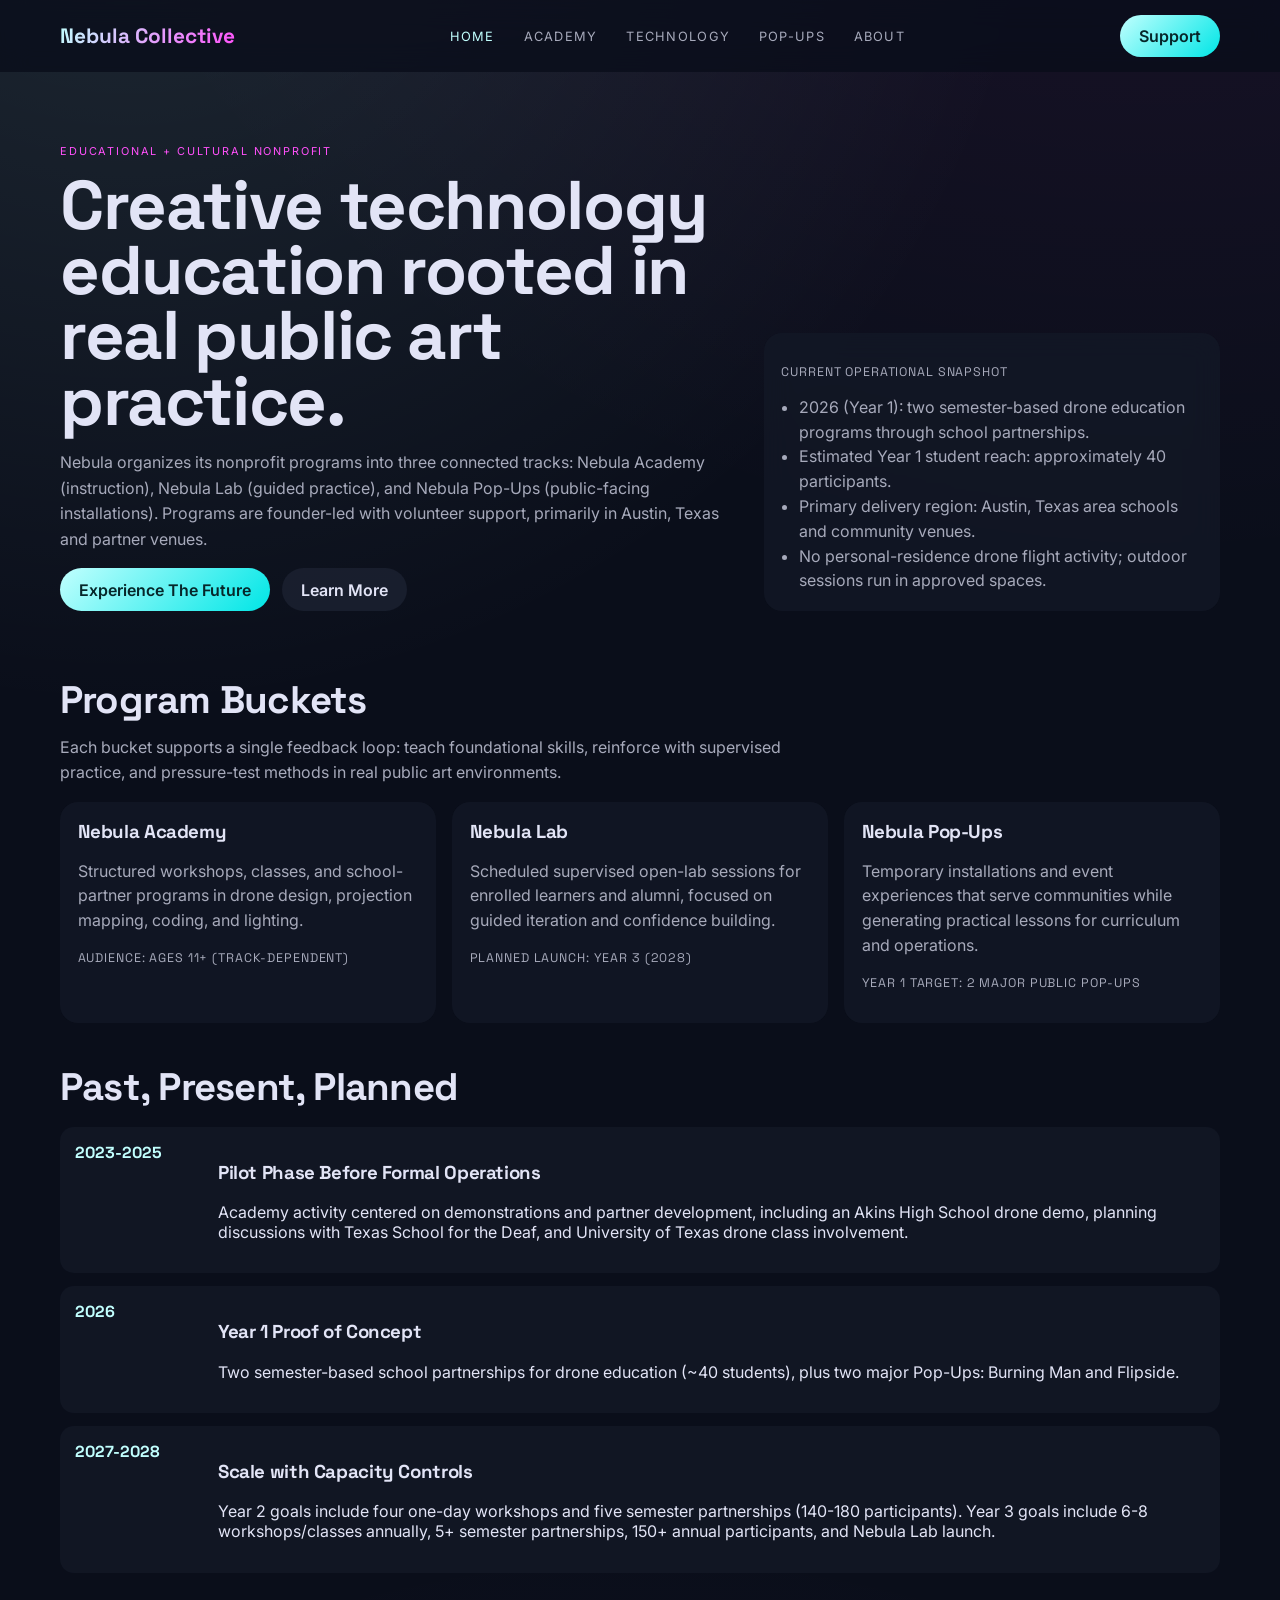
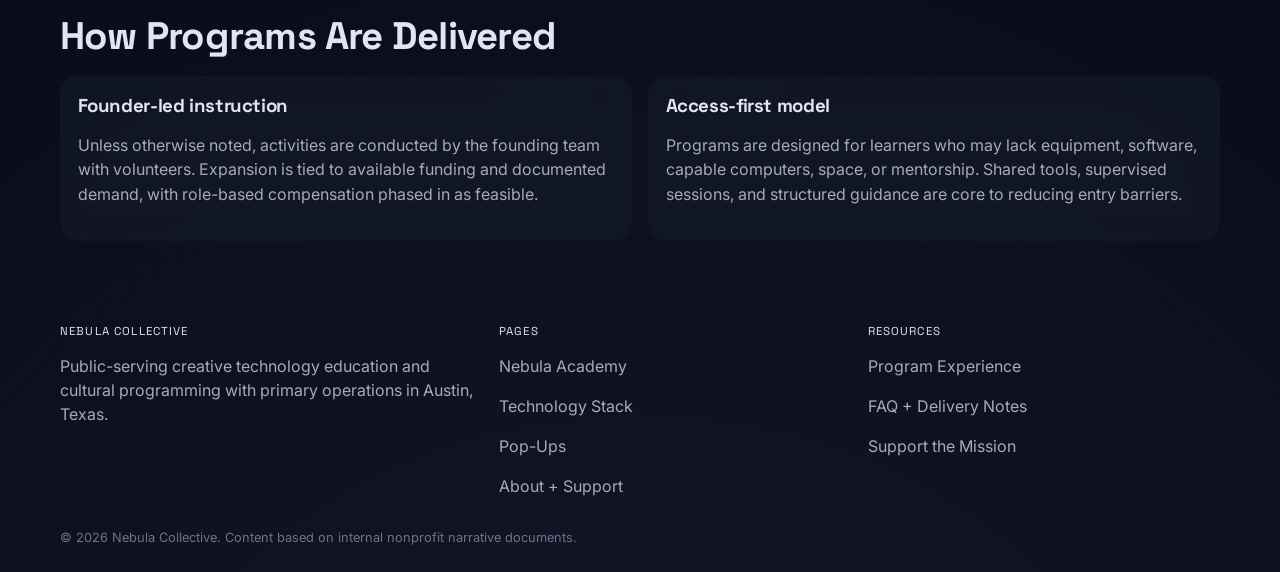
==== index.html @ 440a2044 "add info" ====
<!DOCTYPE html>
<html lang="en">
<head>
  <meta charset="utf-8"/>
  <meta name="viewport" content="width=device-width, initial-scale=1.0"/>
  <title>Nebula Collective | Home</title>
  <link rel="preconnect" href="https://fonts.googleapis.com"/>
  <link rel="preconnect" href="https://fonts.gstatic.com" crossorigin/>
  <link href="https://fonts.googleapis.com/css2?family=Space+Grotesk:wght@400;500;600;700&family=Inter:wght@400;500;600&display=swap" rel="stylesheet"/>
  <link rel="stylesheet" href="site.css"/>
</head>
<body>
  <header class="top-nav-wrap">
    <div class="site-shell">
      <nav class="top-nav">
        <a class="brand" href="index.html">Nebula Collective</a>
        <div class="links">
          <a class="nav-link active" href="index.html">Home</a>
          <a class="nav-link" href="education.html">Academy</a>
          <a class="nav-link" href="technology.html">Technology</a>
          <a class="nav-link" href="showcase.html">Pop-Ups</a>
          <a class="nav-link" href="about.html">About</a>
        </div>
        <a class="btn btn-primary" href="about.html#support">Support</a>
      </nav>
      <div class="mobile-links">
        <a class="nav-link active" href="index.html">Home</a>
        <a class="nav-link" href="education.html">Academy</a>
        <a class="nav-link" href="technology.html">Technology</a>
        <a class="nav-link" href="showcase.html">Pop-Ups</a>
        <a class="nav-link" href="about.html">About</a>
      </div>
    </div>
  </header>

  <main class="site-shell">
    <section class="hero">
      <div>
        <span class="kicker">Educational + Cultural Nonprofit</span>
        <h1>Creative technology education rooted in real public art practice.</h1>
        <p>
          Nebula organizes its nonprofit programs into three connected tracks: Nebula Academy (instruction), Nebula Lab
          (guided practice), and Nebula Pop-Ups (public-facing installations). Programs are founder-led with volunteer support,
          primarily in Austin, Texas and partner venues.
        </p>
        <div style="display:flex;gap:0.7rem;flex-wrap:wrap;margin-top:1rem;">
          <a class="btn btn-primary" href="experience.html">Experience The Future</a>
          <a class="btn btn-secondary" href="learn-more.html">Learn More</a>
        </div>
      </div>
      <div class="card">
        <p class="stat">Current Operational Snapshot</p>
        <ul>
          <li>2026 (Year 1): two semester-based drone education programs through school partnerships.</li>
          <li>Estimated Year 1 student reach: approximately 40 participants.</li>
          <li>Primary delivery region: Austin, Texas area schools and community venues.</li>
          <li>No personal-residence drone flight activity; outdoor sessions run in approved spaces.</li>
        </ul>
      </div>
    </section>

    <section class="section">
      <h2>Program Buckets</h2>
      <p class="section-intro">
        Each bucket supports a single feedback loop: teach foundational skills, reinforce with supervised practice,
        and pressure-test methods in real public art environments.
      </p>
      <div class="grid grid-3" style="margin-top:1rem;">
        <article class="card">
          <h3>Nebula Academy</h3>
          <p>Structured workshops, classes, and school-partner programs in drone design, projection mapping, coding, and lighting.</p>
          <p class="stat">Audience: ages 11+ (track-dependent)</p>
        </article>
        <article class="card">
          <h3>Nebula Lab</h3>
          <p>Scheduled supervised open-lab sessions for enrolled learners and alumni, focused on guided iteration and confidence building.</p>
          <p class="stat">Planned launch: Year 3 (2028)</p>
        </article>
        <article class="card">
          <h3>Nebula Pop-Ups</h3>
          <p>Temporary installations and event experiences that serve communities while generating practical lessons for curriculum and operations.</p>
          <p class="stat">Year 1 target: 2 major public Pop-Ups</p>
        </article>
      </div>
    </section>

    <section class="section">
      <h2>Past, Present, Planned</h2>
      <div class="timeline" style="margin-top:1rem;">
        <div class="row">
          <div class="year">2023-2025</div>
          <div>
            <h3>Pilot Phase Before Formal Operations</h3>
            <p>Academy activity centered on demonstrations and partner development, including an Akins High School drone demo,
              planning discussions with Texas School for the Deaf, and University of Texas drone class involvement.</p>
          </div>
        </div>
        <div class="row">
          <div class="year">2026</div>
          <div>
            <h3>Year 1 Proof of Concept</h3>
            <p>Two semester-based school partnerships for drone education (~40 students), plus two major Pop-Ups: Burning Man and Flipside.</p>
          </div>
        </div>
        <div class="row">
          <div class="year">2027-2028</div>
          <div>
            <h3>Scale with Capacity Controls</h3>
            <p>Year 2 goals include four one-day workshops and five semester partnerships (140-180 participants). Year 3 goals include
              6-8 workshops/classes annually, 5+ semester partnerships, 150+ annual participants, and Nebula Lab launch.</p>
          </div>
        </div>
      </div>
    </section>

    <section class="section">
      <h2>How Programs Are Delivered</h2>
      <div class="grid grid-2" style="margin-top:1rem;">
        <article class="card">
          <h3>Founder-led instruction</h3>
          <p>Unless otherwise noted, activities are conducted by the founding team with volunteers. Expansion is tied to available funding
            and documented demand, with role-based compensation phased in as feasible.</p>
        </article>
        <article class="card">
          <h3>Access-first model</h3>
          <p>Programs are designed for learners who may lack equipment, software, capable computers, space, or mentorship. Shared tools,
            supervised sessions, and structured guidance are core to reducing entry barriers.</p>
        </article>
      </div>
    </section>
  </main>

  <footer>
    <div class="site-shell footer-wrap">
      <div>
        <div class="footer-title">Nebula Collective</div>
        <p>Public-serving creative technology education and cultural programming with primary operations in Austin, Texas.</p>
      </div>
      <div>
        <div class="footer-title">Pages</div>
        <p><a href="education.html">Nebula Academy</a></p>
        <p><a href="technology.html">Technology Stack</a></p>
        <p><a href="showcase.html">Pop-Ups</a></p>
        <p><a href="about.html">About + Support</a></p>
      </div>
      <div>
        <div class="footer-title">Resources</div>
        <p><a href="experience.html">Program Experience</a></p>
        <p><a href="learn-more.html">FAQ + Delivery Notes</a></p>
        <p><a href="about.html#support">Support the Mission</a></p>
      </div>
    </div>
    <div class="site-shell meta">© 2026 Nebula Collective. Content based on internal nonprofit narrative documents.</div>
  </footer>
</body>
</html>
---- site.css ----
:root {
  --bg: #0a0e1a;
  --surface: #141928;
  --surface-high: #1a1f2f;
  --surface-top: #202537;
  --text: #e2e4f6;
  --muted: #a7aabb;
  --primary: #c1fffe;
  --primary-dim: #00e6e6;
  --secondary: #ff51fa;
  --tertiary: #bf81ff;
}

* {
  box-sizing: border-box;
}

html,
body {
  margin: 0;
  padding: 0;
  background: var(--bg);
  color: var(--text);
  font-family: "Inter", sans-serif;
}

body {
  background-image:
    radial-gradient(circle at 10% -10%, rgba(193, 255, 254, 0.12), transparent 35%),
    radial-gradient(circle at 90% -30%, rgba(255, 81, 250, 0.1), transparent 40%),
    radial-gradient(circle at 50% 120%, rgba(191, 129, 255, 0.08), transparent 40%);
}

h1,
h2,
h3,
h4 {
  font-family: "Space Grotesk", sans-serif;
  letter-spacing: -0.02em;
}

a {
  color: inherit;
  text-decoration: none;
}

.site-shell {
  max-width: 1200px;
  margin: 0 auto;
  padding: 0 1.25rem;
}

.top-nav-wrap {
  position: sticky;
  top: 0;
  z-index: 30;
  backdrop-filter: blur(14px);
  background: rgba(10, 14, 26, 0.78);
}

.top-nav {
  display: flex;
  justify-content: space-between;
  align-items: center;
  min-height: 72px;
  gap: 1rem;
}

.brand {
  font-family: "Space Grotesk", sans-serif;
  font-size: 1.3rem;
  font-weight: 700;
  background: linear-gradient(120deg, var(--primary), var(--secondary));
  -webkit-background-clip: text;
  -webkit-text-fill-color: transparent;
}

.links {
  display: flex;
  gap: 1rem;
  flex-wrap: wrap;
}

.nav-link {
  color: var(--muted);
  font-size: 0.8rem;
  text-transform: uppercase;
  letter-spacing: 0.1em;
  padding: 0.35rem 0.4rem;
}

.nav-link:hover {
  color: var(--text);
}

.nav-link.active {
  color: var(--primary);
}

.mobile-links {
  display: none;
  gap: 0.6rem;
  padding: 0 0 0.9rem;
  flex-wrap: wrap;
}

.btn {
  display: inline-flex;
  align-items: center;
  justify-content: center;
  gap: 0.5rem;
  font-weight: 600;
  padding: 0.7rem 1.2rem;
  border-radius: 999px;
}

.btn-primary {
  background: linear-gradient(135deg, var(--primary), var(--primary-dim));
  color: #062629;
}

.btn-secondary {
  color: var(--text);
  background: rgba(32, 37, 55, 0.65);
}

.hero {
  padding: 4.2rem 0 2.4rem;
  display: grid;
  grid-template-columns: 1.2fr 0.8fr;
  gap: 1.2rem;
  align-items: end;
}

.kicker {
  font-size: 0.68rem;
  text-transform: uppercase;
  letter-spacing: 0.17em;
  color: var(--secondary);
  margin-bottom: 0.9rem;
  display: inline-block;
}

.hero h1 {
  font-size: clamp(2.2rem, 5.6vw, 4.3rem);
  margin: 0;
  line-height: 0.95;
}

.hero p {
  color: var(--muted);
  line-height: 1.6;
}

.section {
  padding: 1.6rem 0 0.8rem;
}

.section h2 {
  margin: 0 0 0.7rem;
  font-size: clamp(1.5rem, 3.3vw, 2.4rem);
}

.section-intro {
  color: var(--muted);
  margin: 0;
  max-width: 780px;
  line-height: 1.6;
}

.grid {
  display: grid;
  gap: 1rem;
}

.grid-3 {
  grid-template-columns: repeat(3, minmax(0, 1fr));
}

.grid-2 {
  grid-template-columns: repeat(2, minmax(0, 1fr));
}

.card {
  background: rgba(20, 25, 40, 0.72);
  border-radius: 18px;
  padding: 1.1rem;
  backdrop-filter: blur(14px);
}

.card h3,
.card h4 {
  margin: 0 0 0.4rem;
}

.card p,
.card li {
  color: var(--muted);
  line-height: 1.55;
}

.card ul {
  margin: 0.6rem 0 0;
  padding-left: 1.1rem;
}

.stat {
  color: var(--text);
  font-size: 0.78rem;
  letter-spacing: 0.07em;
  text-transform: uppercase;
  font-family: "Space Grotesk", sans-serif;
}

.timeline {
  display: grid;
  gap: 0.8rem;
}

.timeline .row {
  display: grid;
  grid-template-columns: 130px 1fr;
  gap: 0.8rem;
  background: rgba(20, 25, 40, 0.72);
  border-radius: 14px;
  padding: 0.95rem;
}

.timeline .year {
  font-family: "Space Grotesk", sans-serif;
  color: var(--primary);
  font-weight: 700;
}

footer {
  margin-top: 2.2rem;
  padding: 2.2rem 0 1.7rem;
}

.footer-wrap {
  display: grid;
  grid-template-columns: 1.2fr 1fr 1fr;
  gap: 1rem;
}

.footer-wrap p,
.footer-wrap a {
  color: var(--muted);
  line-height: 1.5;
}

.footer-title {
  text-transform: uppercase;
  letter-spacing: 0.1em;
  font-size: 0.72rem;
  color: var(--text);
  margin-bottom: 0.45rem;
  font-family: "Space Grotesk", sans-serif;
}

.meta {
  margin-top: 1rem;
  color: #6f7386;
  font-size: 0.8rem;
}

@media (max-width: 900px) {
  .hero,
  .grid-3,
  .grid-2,
  .footer-wrap {
    grid-template-columns: 1fr;
  }

  .links {
    display: none;
  }

  .mobile-links {
    display: flex;
  }

  .timeline .row {
    grid-template-columns: 1fr;
  }
}
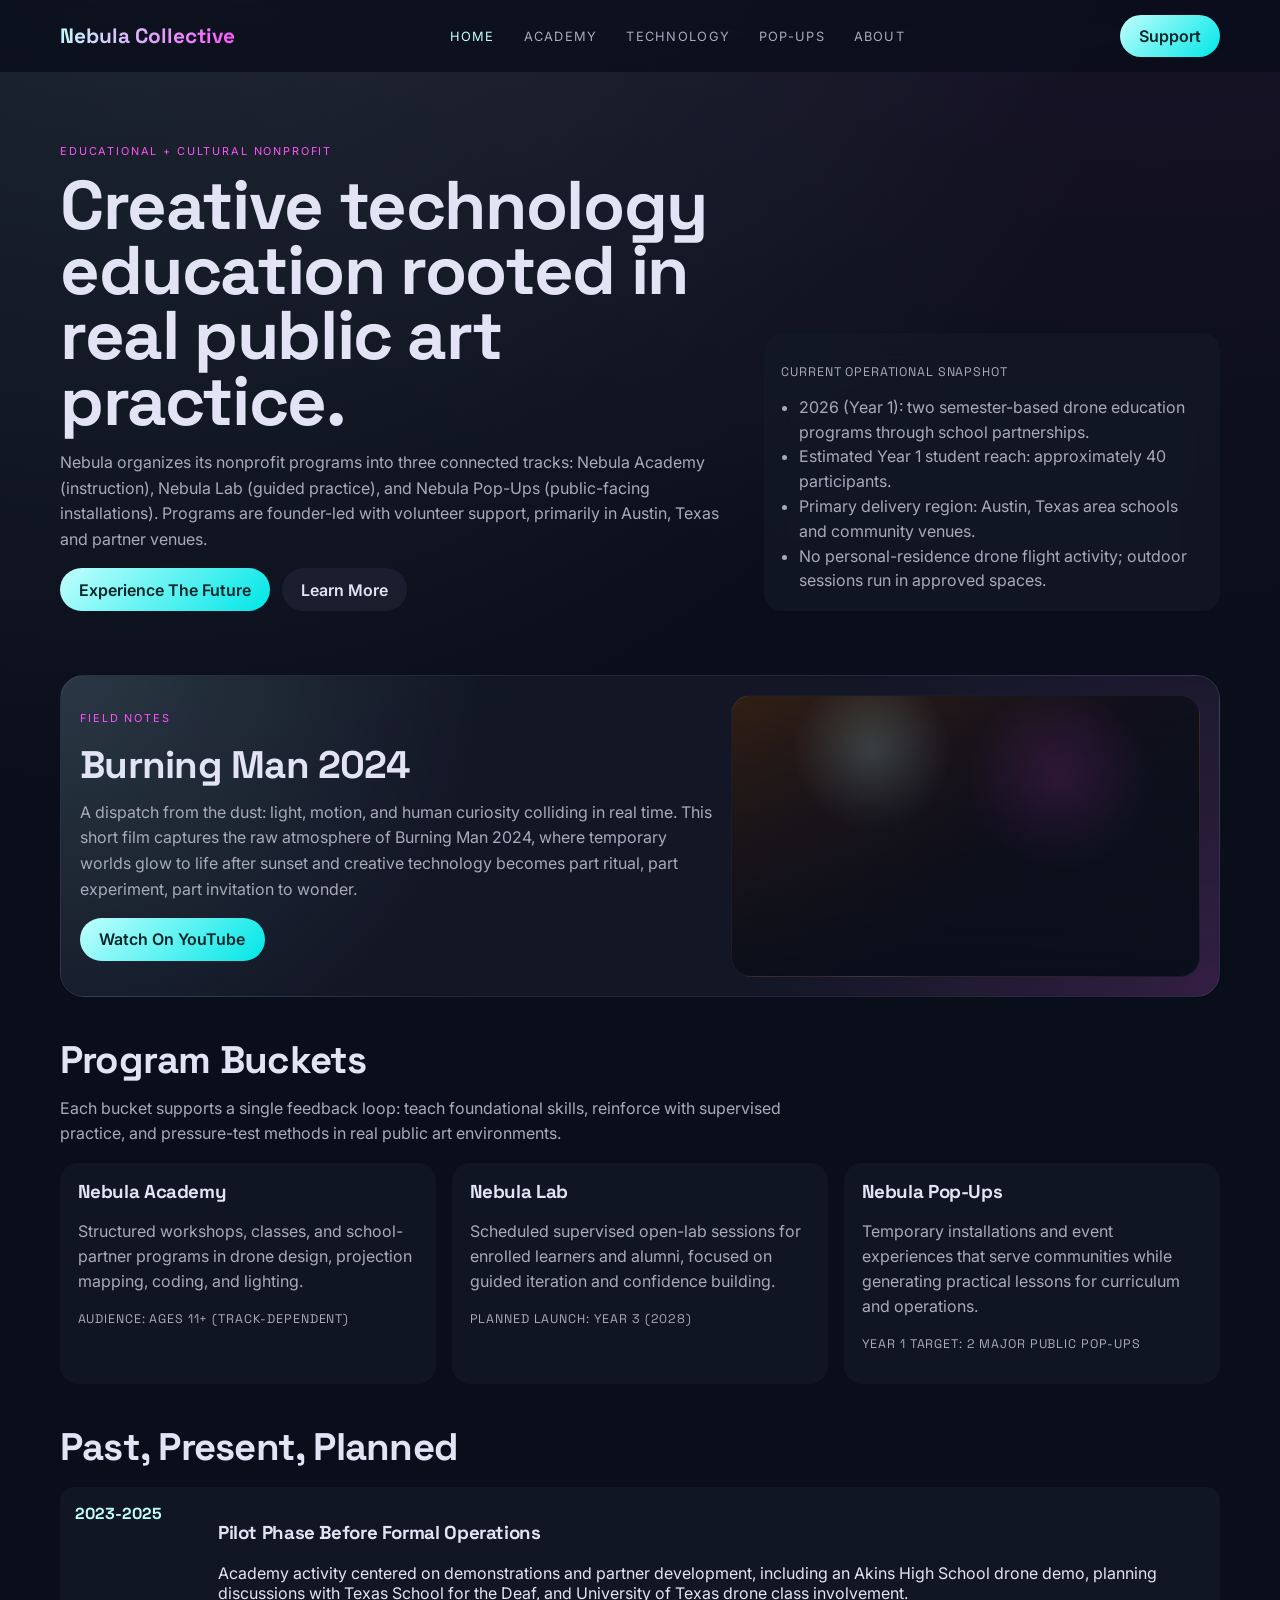
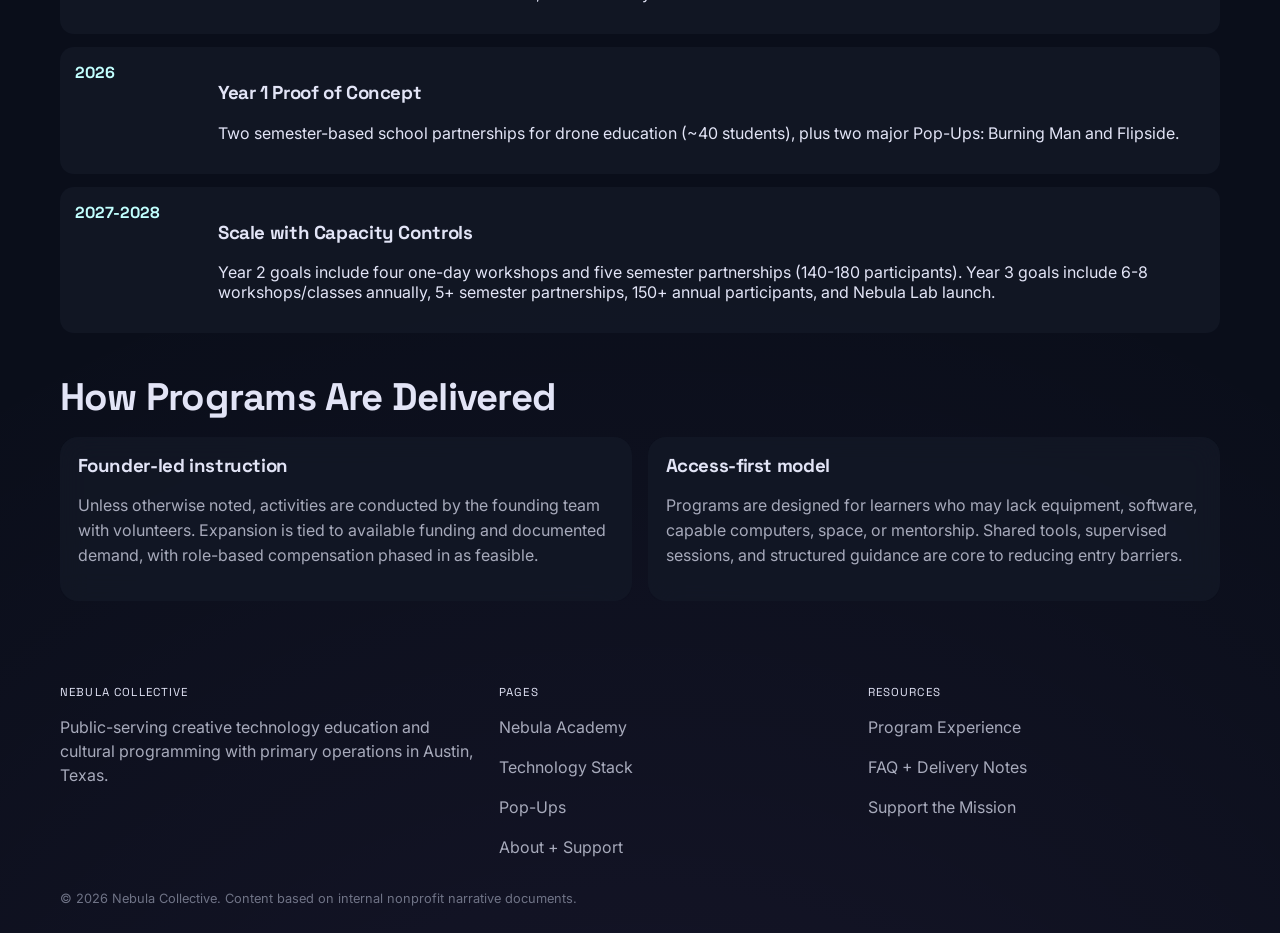
==== commit eee75bd9: "Add Burning Man video feature to homepage" ====
--- a/index.html
+++ b/index.html
@@ -56,6 +56,35 @@
           <li>Primary delivery region: Austin, Texas area schools and community venues.</li>
           <li>No personal-residence drone flight activity; outdoor sessions run in approved spaces.</li>
         </ul>
+      </div>
+    </section>
+
+    <section class="section featured-video-section">
+      <div class="featured-video-card">
+        <div class="featured-video-copy">
+          <span class="kicker">Field Notes</span>
+          <h2>Burning Man 2024</h2>
+          <p class="section-intro">
+            A dispatch from the dust: light, motion, and human curiosity colliding in real time. This short film captures the
+            raw atmosphere of Burning Man 2024, where temporary worlds glow to life after sunset and creative technology becomes
+            part ritual, part experiment, part invitation to wonder.
+          </p>
+          <div class="featured-video-actions">
+            <a class="btn btn-primary" href="https://www.youtube.com/watch?v=aRwG9sxFAh0" target="_blank" rel="noreferrer">Watch On YouTube</a>
+          </div>
+        </div>
+        <div class="featured-video-embed">
+          <iframe
+            width="560"
+            height="315"
+            src="https://www.youtube.com/embed/aRwG9sxFAh0?si=VCq6AQj1fmHvP9tp"
+            title="Burning Man 2024 video"
+            frameborder="0"
+            allow="accelerometer; autoplay; clipboard-write; encrypted-media; gyroscope; picture-in-picture; web-share"
+            referrerpolicy="strict-origin-when-cross-origin"
+            allowfullscreen
+          ></iframe>
+        </div>
       </div>
     </section>
 
--- a/site.css
+++ b/site.css
@@ -152,6 +152,55 @@
   line-height: 1.6;
 }
 
+.featured-video-section {
+  padding-top: 0.2rem;
+}
+
+.featured-video-card {
+  display: grid;
+  grid-template-columns: 1.15fr 0.85fr;
+  gap: 1rem;
+  background:
+    radial-gradient(circle at top left, rgba(193, 255, 254, 0.14), transparent 35%),
+    radial-gradient(circle at bottom right, rgba(255, 81, 250, 0.14), transparent 40%),
+    rgba(20, 25, 40, 0.8);
+  border: 1px solid rgba(193, 255, 254, 0.08);
+  border-radius: 24px;
+  padding: 1.2rem;
+  overflow: hidden;
+}
+
+.featured-video-copy {
+  display: flex;
+  flex-direction: column;
+  justify-content: center;
+}
+
+.featured-video-actions {
+  margin-top: 1rem;
+}
+
+.featured-video-embed {
+  min-height: 280px;
+  border-radius: 20px;
+  position: relative;
+  overflow: hidden;
+  background:
+    linear-gradient(180deg, rgba(10, 14, 26, 0.1), rgba(10, 14, 26, 0.88)),
+    radial-gradient(circle at 30% 20%, rgba(193, 255, 254, 0.24), transparent 20%),
+    radial-gradient(circle at 70% 30%, rgba(255, 81, 250, 0.18), transparent 24%),
+    linear-gradient(135deg, #362113, #120f1c 55%, #08141d);
+  border: 1px solid rgba(255, 255, 255, 0.06);
+}
+
+.featured-video-embed iframe {
+  display: block;
+  width: 100%;
+  height: 100%;
+  min-height: 280px;
+  border: 0;
+}
+
 .section {
   padding: 1.6rem 0 0.8rem;
 }
@@ -266,6 +315,7 @@
 
 @media (max-width: 900px) {
   .hero,
+  .featured-video-card,
   .grid-3,
   .grid-2,
   .footer-wrap {
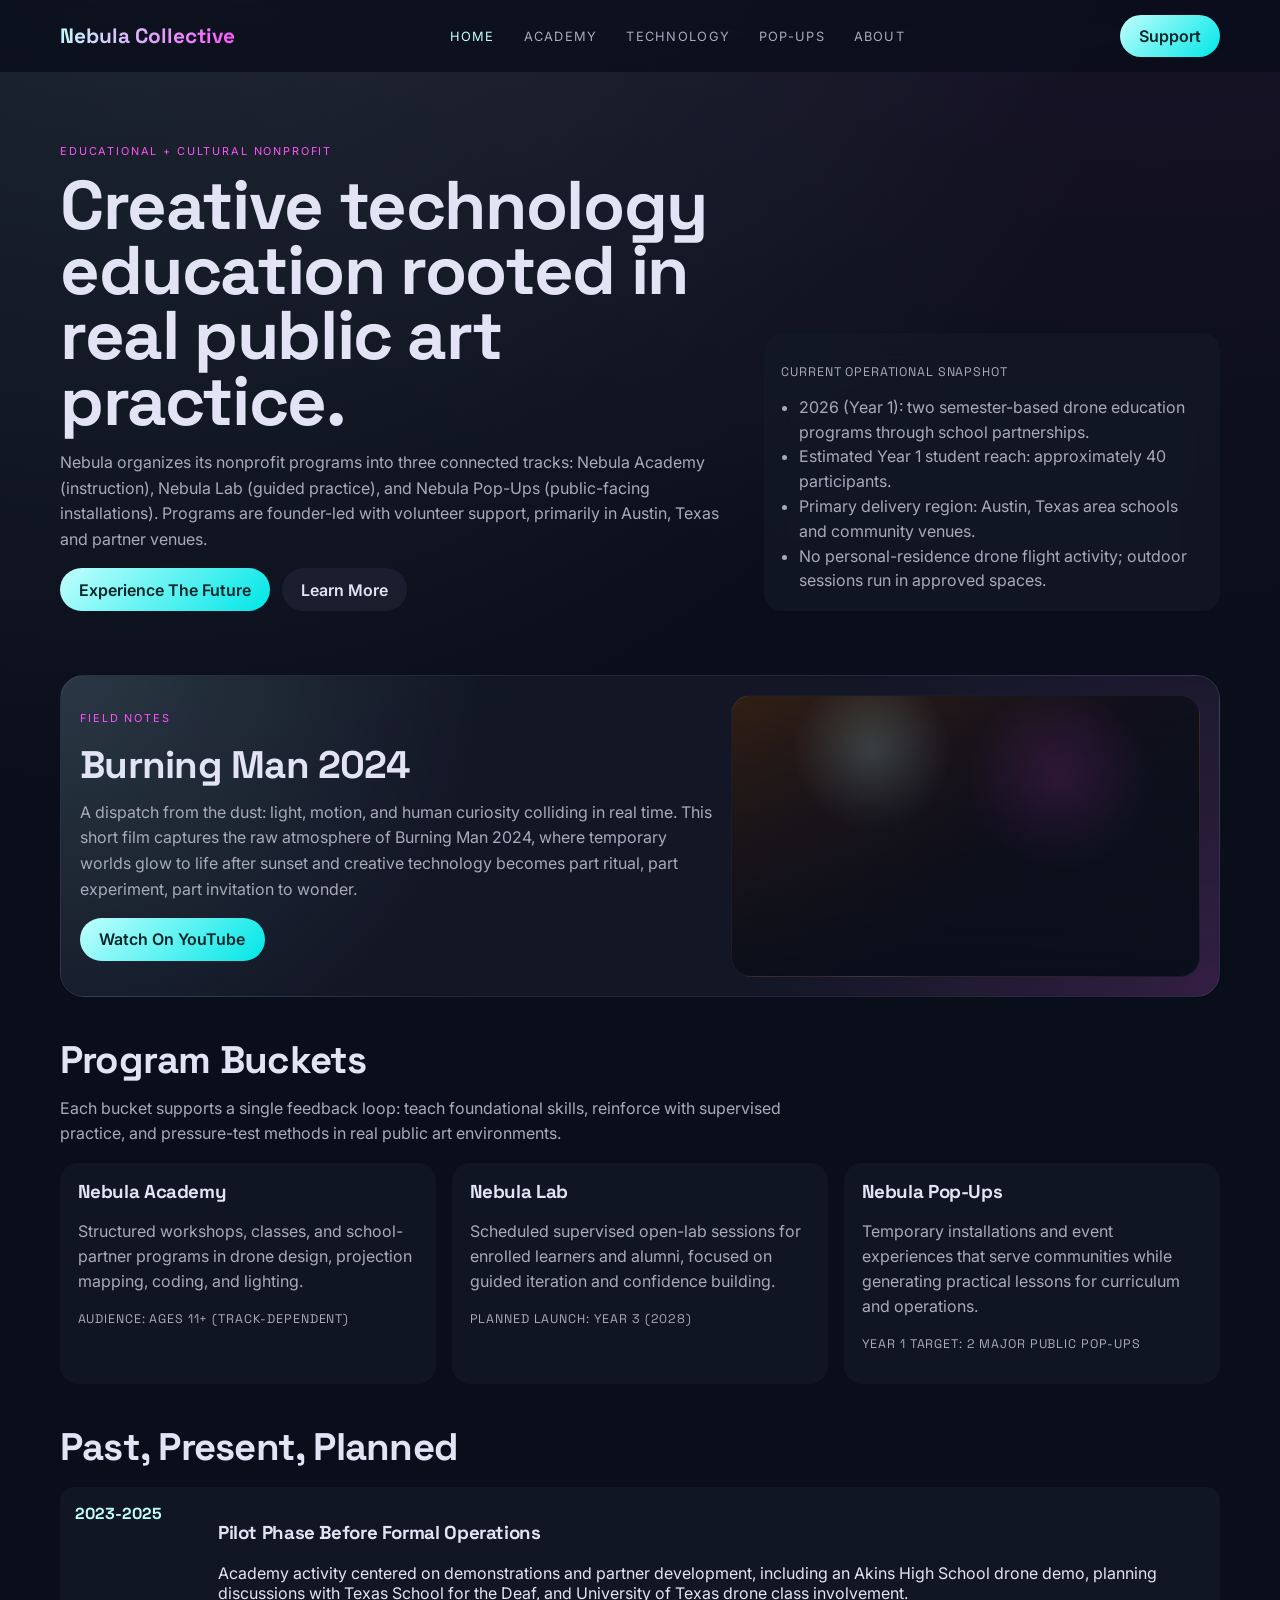
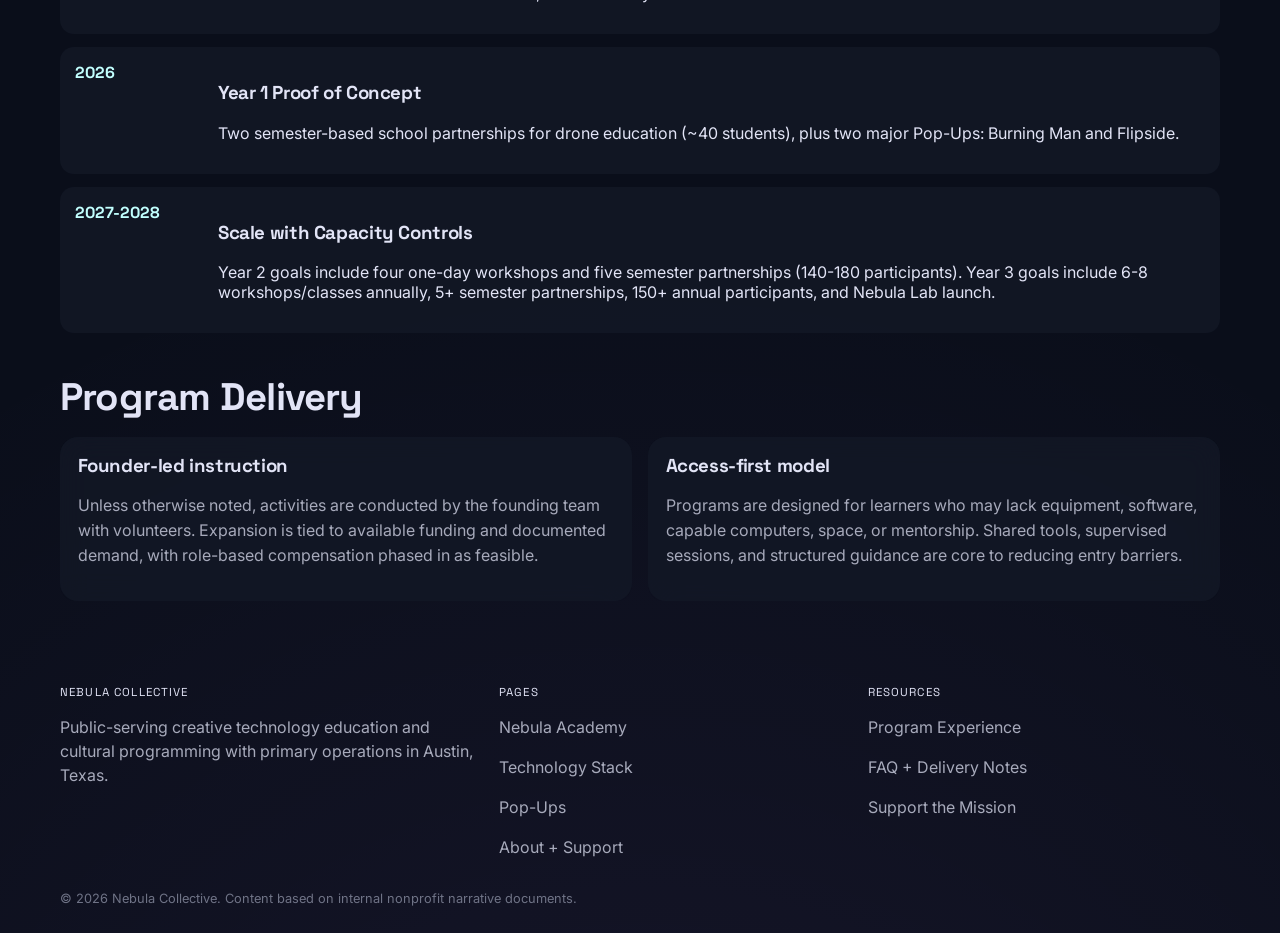
==== commit f512ba1d: "Rename homepage program delivery section" ====
--- a/index.html
+++ b/index.html
@@ -143,7 +143,7 @@
     </section>
 
     <section class="section">
-      <h2>How Programs Are Delivered</h2>
+      <h2>Program Delivery</h2>
       <div class="grid grid-2" style="margin-top:1rem;">
         <article class="card">
           <h3>Founder-led instruction</h3>
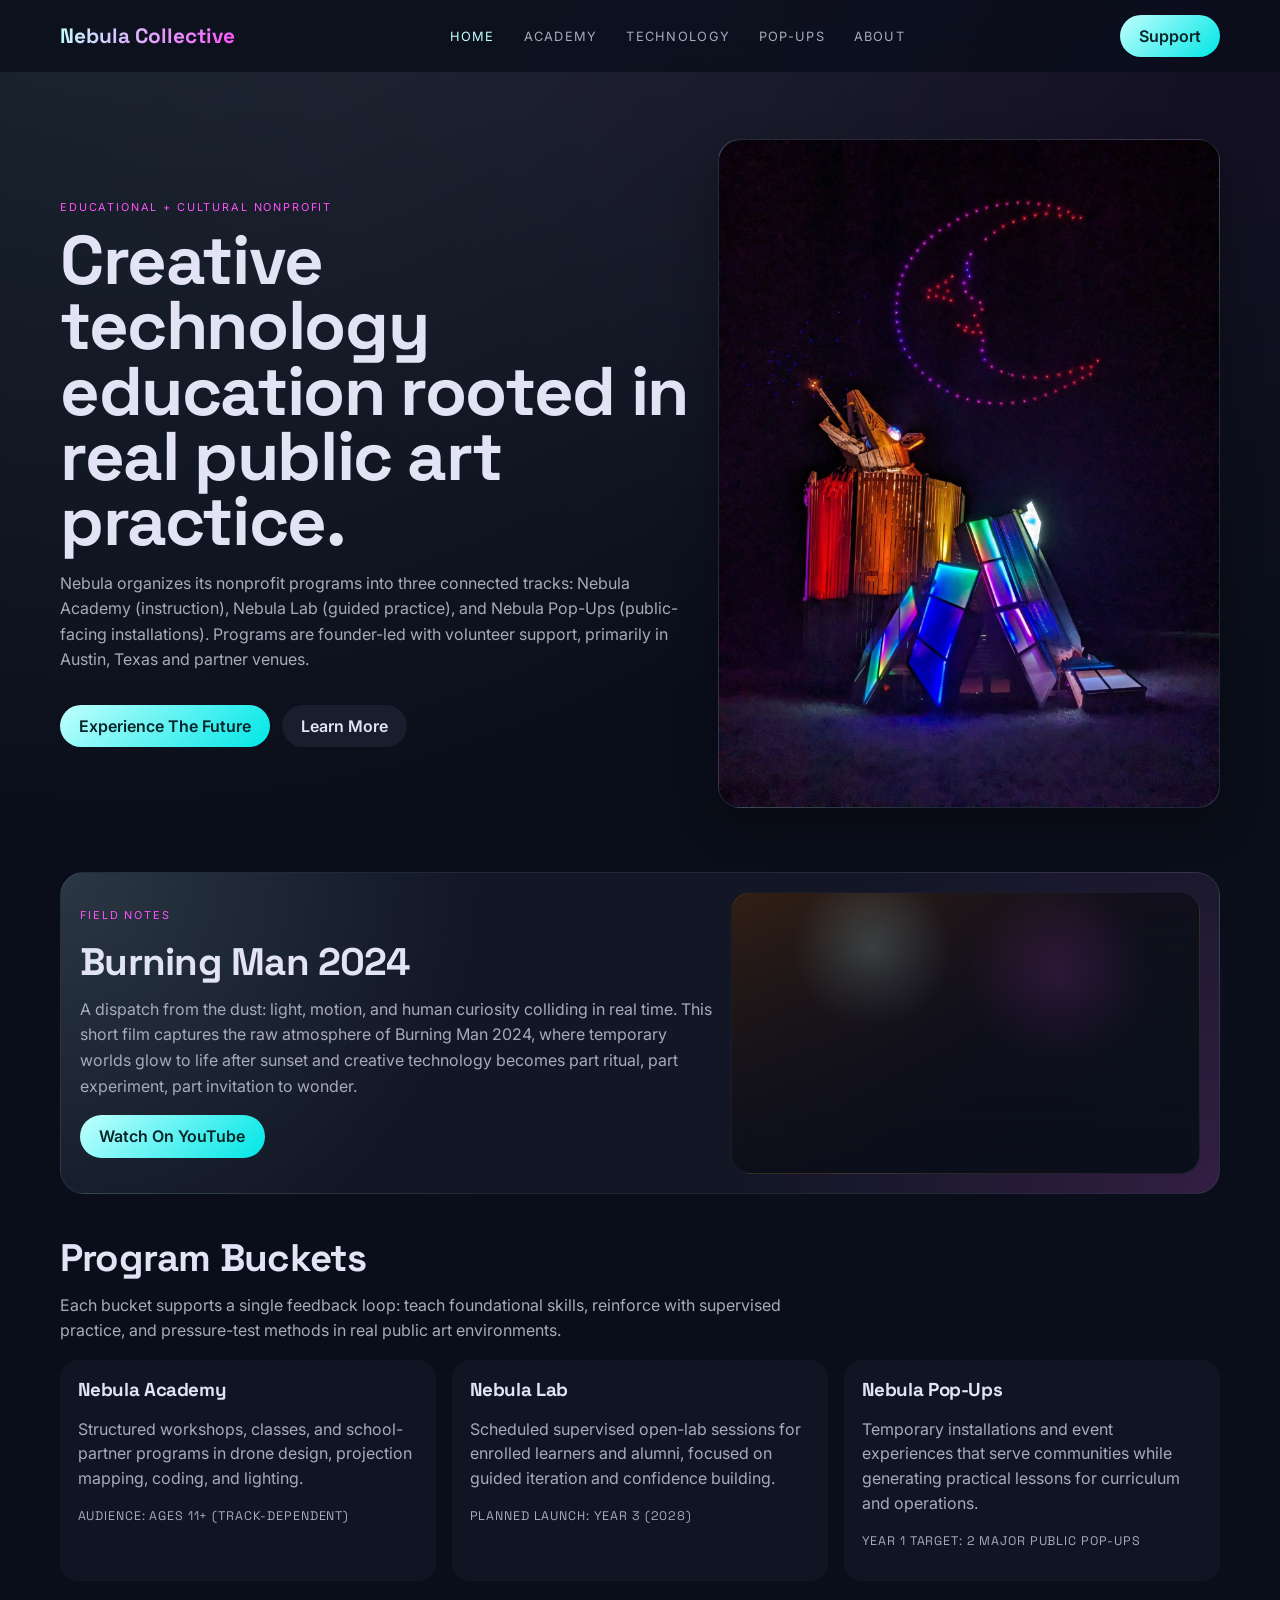
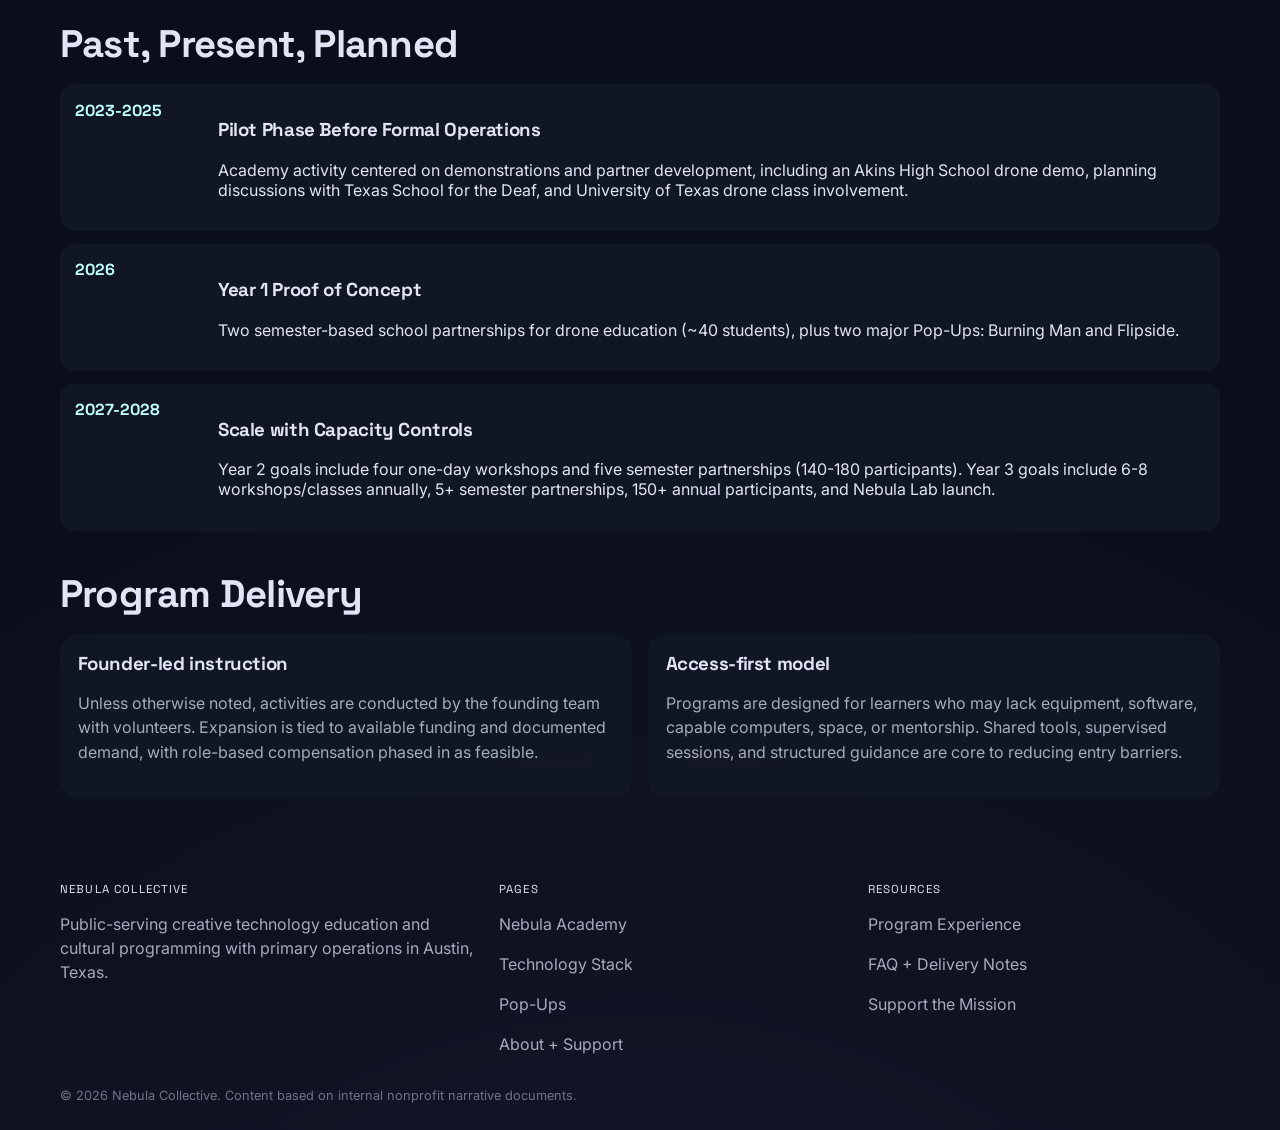
==== commit c502cb5c: "Add photo workflow guidance and hero image" ====
--- a/index.html
+++ b/index.html
@@ -35,7 +35,7 @@
 
   <main class="site-shell">
     <section class="hero">
-      <div>
+      <div class="hero-copy">
         <span class="kicker">Educational + Cultural Nonprofit</span>
         <h1>Creative technology education rooted in real public art practice.</h1>
         <p>
@@ -48,14 +48,8 @@
           <a class="btn btn-secondary" href="learn-more.html">Learn More</a>
         </div>
       </div>
-      <div class="card">
-        <p class="stat">Current Operational Snapshot</p>
-        <ul>
-          <li>2026 (Year 1): two semester-based drone education programs through school partnerships.</li>
-          <li>Estimated Year 1 student reach: approximately 40 participants.</li>
-          <li>Primary delivery region: Austin, Texas area schools and community venues.</li>
-          <li>No personal-residence drone flight activity; outdoor sessions run in approved spaces.</li>
-        </ul>
+      <div class="hero-media">
+        <img src="assets/homepage/flipside23.webp" alt="Nebula installation at Flipside 2023" class="hero-image"/>
       </div>
     </section>
 
--- a/site.css
+++ b/site.css
@@ -127,9 +127,15 @@
 .hero {
   padding: 4.2rem 0 2.4rem;
   display: grid;
-  grid-template-columns: 1.2fr 0.8fr;
+  grid-template-columns: 1.12fr 0.88fr;
   gap: 1.2rem;
-  align-items: end;
+  align-items: stretch;
+}
+
+.hero-copy {
+  display: flex;
+  flex-direction: column;
+  justify-content: center;
 }
 
 .kicker {
@@ -150,6 +156,27 @@
 .hero p {
   color: var(--muted);
   line-height: 1.6;
+  max-width: 62ch;
+}
+
+.hero-media {
+  min-height: 420px;
+  border-radius: 22px;
+  overflow: hidden;
+  border: 1px solid rgba(193, 255, 254, 0.08);
+  background:
+    radial-gradient(circle at top left, rgba(193, 255, 254, 0.18), transparent 28%),
+    radial-gradient(circle at bottom right, rgba(255, 81, 250, 0.18), transparent 34%),
+    rgba(20, 25, 40, 0.72);
+  box-shadow: 0 18px 40px rgba(0, 0, 0, 0.28);
+}
+
+.hero-image {
+  display: block;
+  width: 100%;
+  height: 100%;
+  object-fit: cover;
+  object-position: center;
 }
 
 .featured-video-section {
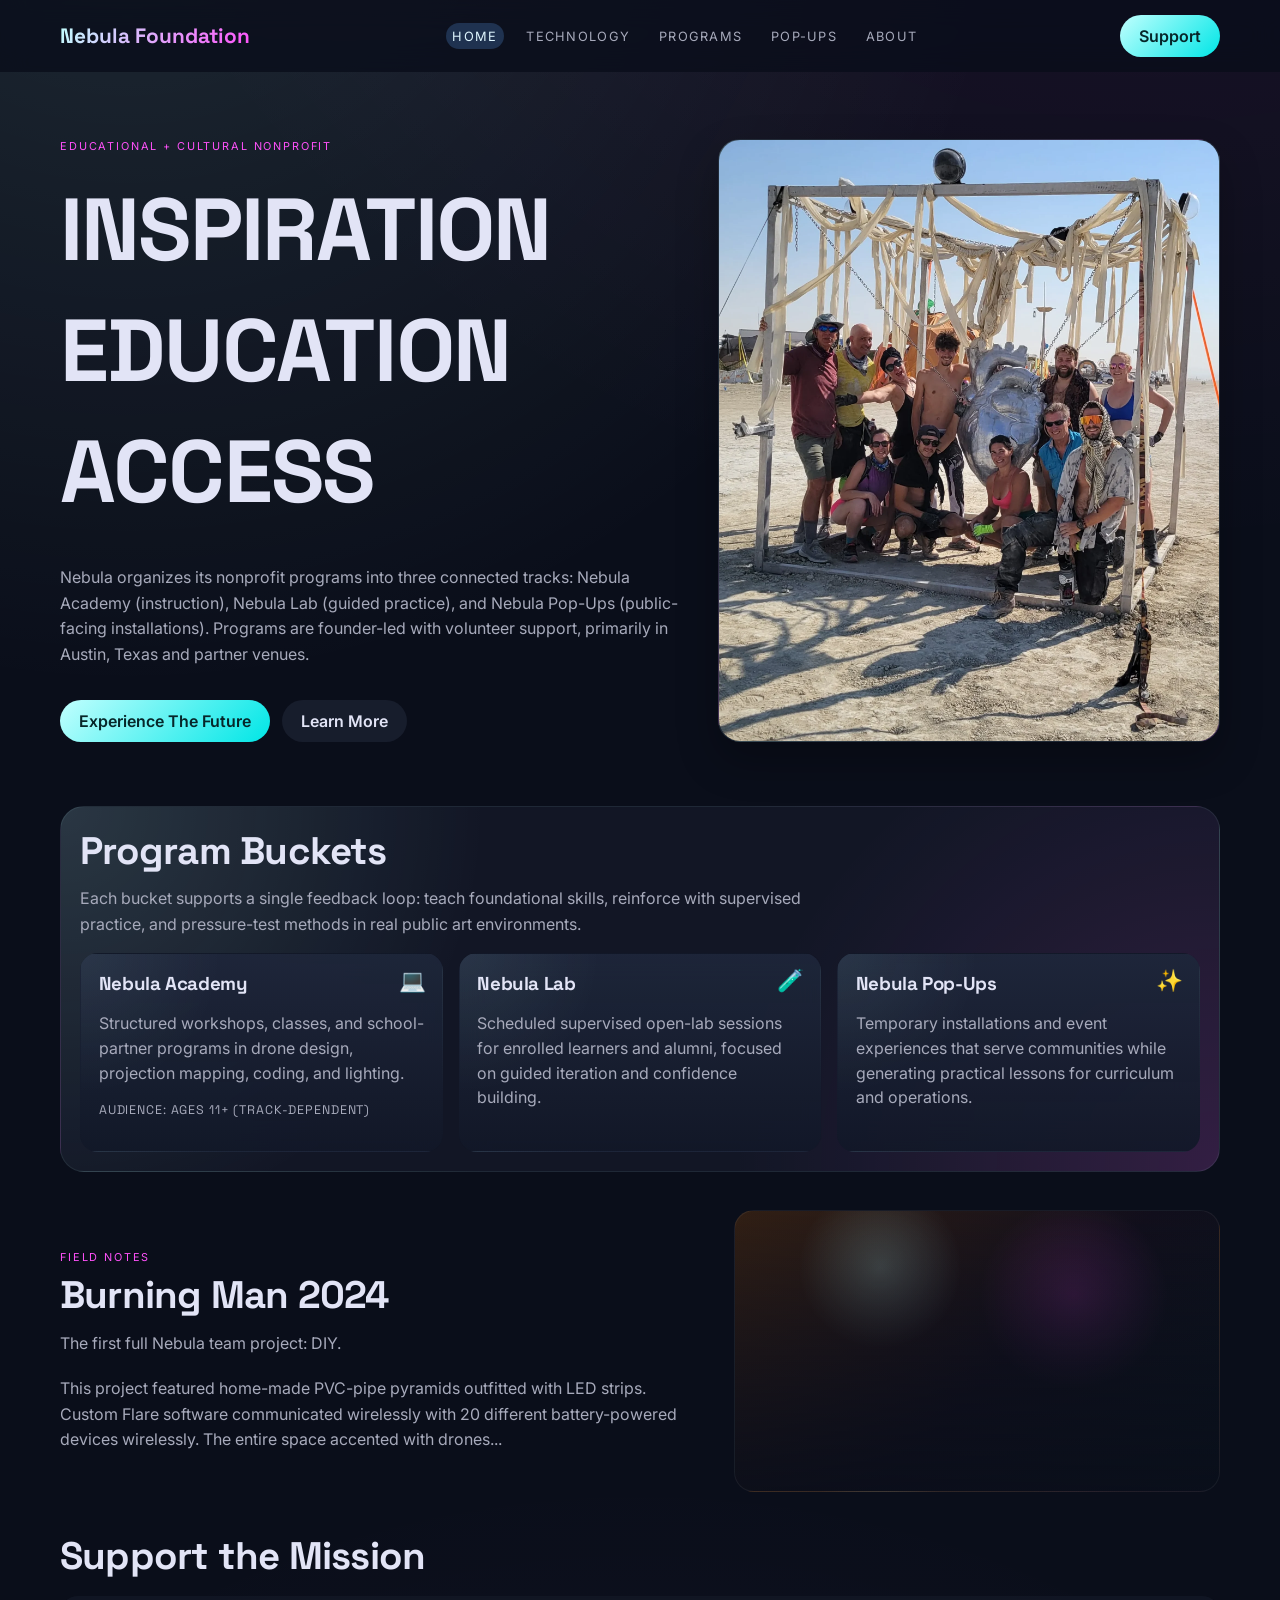
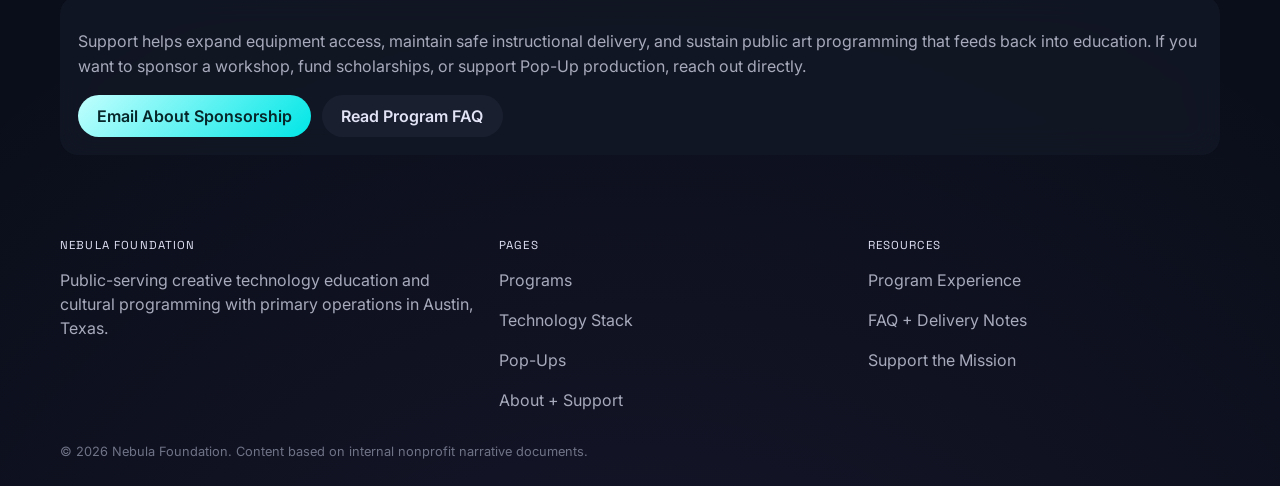
==== commit 6fa6c9f7: "Update site pages, assets, and navigation" ====
--- a/index.html
+++ b/index.html
@@ -3,7 +3,7 @@
 <head>
   <meta charset="utf-8"/>
   <meta name="viewport" content="width=device-width, initial-scale=1.0"/>
-  <title>Nebula Collective | Home</title>
+  <title>Nebula Foundation | Home</title>
   <link rel="preconnect" href="https://fonts.googleapis.com"/>
   <link rel="preconnect" href="https://fonts.gstatic.com" crossorigin/>
   <link href="https://fonts.googleapis.com/css2?family=Space+Grotesk:wght@400;500;600;700&family=Inter:wght@400;500;600&display=swap" rel="stylesheet"/>
@@ -13,20 +13,20 @@
   <header class="top-nav-wrap">
     <div class="site-shell">
       <nav class="top-nav">
-        <a class="brand" href="index.html">Nebula Collective</a>
+        <a class="brand" href="index.html">Nebula Foundation</a>
         <div class="links">
           <a class="nav-link active" href="index.html">Home</a>
-          <a class="nav-link" href="education.html">Academy</a>
           <a class="nav-link" href="technology.html">Technology</a>
+          <a class="nav-link" href="education.html">Programs</a>
           <a class="nav-link" href="showcase.html">Pop-Ups</a>
           <a class="nav-link" href="about.html">About</a>
         </div>
-        <a class="btn btn-primary" href="about.html#support">Support</a>
+        <a class="btn btn-primary" href="#support">Support</a>
       </nav>
       <div class="mobile-links">
         <a class="nav-link active" href="index.html">Home</a>
-        <a class="nav-link" href="education.html">Academy</a>
         <a class="nav-link" href="technology.html">Technology</a>
+        <a class="nav-link" href="education.html">Programs</a>
         <a class="nav-link" href="showcase.html">Pop-Ups</a>
         <a class="nav-link" href="about.html">About</a>
       </div>
@@ -37,41 +37,81 @@
     <section class="hero">
       <div class="hero-copy">
         <span class="kicker">Educational + Cultural Nonprofit</span>
-        <h1>Creative technology education rooted in real public art practice.</h1>
+        <h1 class="home-hero-title">
+          <span>INSPIRATION</span>
+          <span>EDUCATION</span>
+          <span>ACCESS</span>
+        </h1>
         <p>
           Nebula organizes its nonprofit programs into three connected tracks: Nebula Academy (instruction), Nebula Lab
           (guided practice), and Nebula Pop-Ups (public-facing installations). Programs are founder-led with volunteer support,
           primarily in Austin, Texas and partner venues.
         </p>
         <div style="display:flex;gap:0.7rem;flex-wrap:wrap;margin-top:1rem;">
-          <a class="btn btn-primary" href="experience.html">Experience The Future</a>
+          <a class="btn btn-primary" href="signup.html">Experience The Future</a>
           <a class="btn btn-secondary" href="learn-more.html">Learn More</a>
         </div>
       </div>
       <div class="hero-media">
-        <img src="assets/homepage/flipside23.webp" alt="Nebula installation at Flipside 2023" class="hero-image"/>
+        <img src="assets/homepage/heart-group-copy.webp" alt="Nebula group heart installation" class="hero-image" style="object-position: 58% center;"/>
+      </div>
+    </section>
+
+    <section class="section">
+      <div class="featured-video-card program-buckets-shell">
+        <h2>Program Buckets</h2>
+        <p class="section-intro">
+          Each bucket supports a single feedback loop: teach foundational skills, reinforce with supervised practice,
+          and pressure-test methods in real public art environments.
+        </p>
+        <div class="grid grid-3 program-buckets" style="margin-top:1rem;">
+          <article class="card">
+            <a href="education.html#academy" class="card-link">
+              <span class="bucket-icon" aria-hidden="true">&#128187;</span>
+              <h3>Nebula Academy</h3>
+              <p>Structured workshops, classes, and school-partner programs in drone design, projection mapping, coding, and lighting.</p>
+              <p class="stat">Audience: ages 11+ (track-dependent)</p>
+            </a>
+          </article>
+          <article class="card">
+            <a href="education.html#lab" class="card-link">
+              <span class="bucket-icon" aria-hidden="true">&#129514;</span>
+              <h3>Nebula Lab</h3>
+              <p>Scheduled supervised open-lab sessions for enrolled learners and alumni, focused on guided iteration and confidence building.</p>
+            </a>
+          </article>
+          <article class="card">
+            <a href="showcase.html" class="card-link">
+              <span class="bucket-icon" aria-hidden="true">&#10024;</span>
+              <h3>Nebula Pop-Ups</h3>
+              <p>Temporary installations and event experiences that serve communities while generating practical lessons for curriculum and operations.</p>
+            </a>
+          </article>
+        </div>
       </div>
     </section>
 
     <section class="section featured-video-section">
-      <div class="featured-video-card">
+      <div class="featured-video-layout">
         <div class="featured-video-copy">
           <span class="kicker">Field Notes</span>
           <h2>Burning Man 2024</h2>
           <p class="section-intro">
-            A dispatch from the dust: light, motion, and human curiosity colliding in real time. This short film captures the
-            raw atmosphere of Burning Man 2024, where temporary worlds glow to life after sunset and creative technology becomes
-            part ritual, part experiment, part invitation to wonder.
+            The first full Nebula team project: DIY.
           </p>
-          <div class="featured-video-actions">
-            <a class="btn btn-primary" href="https://www.youtube.com/watch?v=aRwG9sxFAh0" target="_blank" rel="noreferrer">Watch On YouTube</a>
-          </div>
+          <div class="featured-video-spacer" aria-hidden="true"></div>
+          <p class="section-intro">
+            This project featured home-made PVC-pipe pyramids outfitted with LED strips.
+          </p>
+          <p class="section-intro">
+            Custom Flare software communicated wirelessly with 20 different battery-powered devices wirelessly. The entire space accented with drones...
+          </p>
         </div>
         <div class="featured-video-embed">
           <iframe
             width="560"
             height="315"
-            src="https://www.youtube.com/embed/aRwG9sxFAh0?si=VCq6AQj1fmHvP9tp"
+            src="https://www.youtube.com/embed/HD0P62ivoss?si=ZEyRVCe9Pku-G-yt"
             title="Burning Man 2024 video"
             frameborder="0"
             allow="accelerometer; autoplay; clipboard-write; encrypted-media; gyroscope; picture-in-picture; web-share"
@@ -82,73 +122,17 @@
       </div>
     </section>
 
-    <section class="section">
-      <h2>Program Buckets</h2>
-      <p class="section-intro">
-        Each bucket supports a single feedback loop: teach foundational skills, reinforce with supervised practice,
-        and pressure-test methods in real public art environments.
-      </p>
-      <div class="grid grid-3" style="margin-top:1rem;">
-        <article class="card">
-          <h3>Nebula Academy</h3>
-          <p>Structured workshops, classes, and school-partner programs in drone design, projection mapping, coding, and lighting.</p>
-          <p class="stat">Audience: ages 11+ (track-dependent)</p>
-        </article>
-        <article class="card">
-          <h3>Nebula Lab</h3>
-          <p>Scheduled supervised open-lab sessions for enrolled learners and alumni, focused on guided iteration and confidence building.</p>
-          <p class="stat">Planned launch: Year 3 (2028)</p>
-        </article>
-        <article class="card">
-          <h3>Nebula Pop-Ups</h3>
-          <p>Temporary installations and event experiences that serve communities while generating practical lessons for curriculum and operations.</p>
-          <p class="stat">Year 1 target: 2 major public Pop-Ups</p>
-        </article>
-      </div>
-    </section>
-
-    <section class="section">
-      <h2>Past, Present, Planned</h2>
-      <div class="timeline" style="margin-top:1rem;">
-        <div class="row">
-          <div class="year">2023-2025</div>
-          <div>
-            <h3>Pilot Phase Before Formal Operations</h3>
-            <p>Academy activity centered on demonstrations and partner development, including an Akins High School drone demo,
-              planning discussions with Texas School for the Deaf, and University of Texas drone class involvement.</p>
-          </div>
+    <section class="section" id="support">
+      <h2>Support the Mission</h2>
+      <div class="card" style="margin-top:1rem;">
+        <p>
+          Support helps expand equipment access, maintain safe instructional delivery, and sustain public art programming that feeds back into education.
+          If you want to sponsor a workshop, fund scholarships, or support Pop-Up production, reach out directly.
+        </p>
+        <div style="display:flex;gap:0.7rem;flex-wrap:wrap;margin-top:1rem;">
+          <a class="btn btn-primary" href="mailto:hello@nebulacollective.org?subject=Donation%20or%20Sponsorship">Email About Sponsorship</a>
+          <a class="btn btn-secondary" href="learn-more.html">Read Program FAQ</a>
         </div>
-        <div class="row">
-          <div class="year">2026</div>
-          <div>
-            <h3>Year 1 Proof of Concept</h3>
-            <p>Two semester-based school partnerships for drone education (~40 students), plus two major Pop-Ups: Burning Man and Flipside.</p>
-          </div>
-        </div>
-        <div class="row">
-          <div class="year">2027-2028</div>
-          <div>
-            <h3>Scale with Capacity Controls</h3>
-            <p>Year 2 goals include four one-day workshops and five semester partnerships (140-180 participants). Year 3 goals include
-              6-8 workshops/classes annually, 5+ semester partnerships, 150+ annual participants, and Nebula Lab launch.</p>
-          </div>
-        </div>
-      </div>
-    </section>
-
-    <section class="section">
-      <h2>Program Delivery</h2>
-      <div class="grid grid-2" style="margin-top:1rem;">
-        <article class="card">
-          <h3>Founder-led instruction</h3>
-          <p>Unless otherwise noted, activities are conducted by the founding team with volunteers. Expansion is tied to available funding
-            and documented demand, with role-based compensation phased in as feasible.</p>
-        </article>
-        <article class="card">
-          <h3>Access-first model</h3>
-          <p>Programs are designed for learners who may lack equipment, software, capable computers, space, or mentorship. Shared tools,
-            supervised sessions, and structured guidance are core to reducing entry barriers.</p>
-        </article>
       </div>
     </section>
   </main>
@@ -156,12 +140,12 @@
   <footer>
     <div class="site-shell footer-wrap">
       <div>
-        <div class="footer-title">Nebula Collective</div>
+        <div class="footer-title">Nebula Foundation</div>
         <p>Public-serving creative technology education and cultural programming with primary operations in Austin, Texas.</p>
       </div>
       <div>
         <div class="footer-title">Pages</div>
-        <p><a href="education.html">Nebula Academy</a></p>
+        <p><a href="education.html">Programs</a></p>
         <p><a href="technology.html">Technology Stack</a></p>
         <p><a href="showcase.html">Pop-Ups</a></p>
         <p><a href="about.html">About + Support</a></p>
@@ -173,7 +157,7 @@
         <p><a href="about.html#support">Support the Mission</a></p>
       </div>
     </div>
-    <div class="site-shell meta">© 2026 Nebula Collective. Content based on internal nonprofit narrative documents.</div>
+    <div class="site-shell meta">© 2026 Nebula Foundation. Content based on internal nonprofit narrative documents.</div>
   </footer>
 </body>
 </html>
--- a/site.css
+++ b/site.css
@@ -94,7 +94,9 @@
 }
 
 .nav-link.active {
-  color: var(--primary);
+  color: #dff6ff;
+  background: rgba(34, 55, 86, 0.9);
+  border-radius: 999px;
 }
 
 .mobile-links {
@@ -143,7 +145,7 @@
   text-transform: uppercase;
   letter-spacing: 0.17em;
   color: var(--secondary);
-  margin-bottom: 0.9rem;
+  margin-bottom: 0;
   display: inline-block;
 }
 
@@ -151,6 +153,40 @@
   font-size: clamp(2.2rem, 5.6vw, 4.3rem);
   margin: 0;
   line-height: 0.95;
+}
+
+.hero .home-hero-title {
+  font-size: clamp(2.8rem, 7vw, 5.5rem);
+  line-height: 1;
+  margin-top: 0.375em;
+  margin-bottom: 0.375em;
+}
+
+.hero .home-hero-title span {
+  display: block;
+}
+
+.hero .home-hero-title span + span {
+  margin-top: 0.375em;
+}
+
+.hero .tech-hero-title {
+  line-height: 1;
+  margin-top: 0.1875em;
+  margin-bottom: 0.1875em;
+}
+
+.hero .tech-hero-title span {
+  display: block;
+}
+
+.hero .tech-hero-title span + span {
+  margin-top: 0.1875em;
+}
+
+.tech-hero-media {
+  min-height: 380px;
+  height: 380px;
 }
 
 .hero p {
@@ -197,14 +233,32 @@
   overflow: hidden;
 }
 
+.featured-video-layout {
+  display: grid;
+  grid-template-columns: 1.15fr 0.85fr;
+  gap: 1rem;
+}
+
+.program-buckets-shell {
+  display: block;
+}
+
 .featured-video-copy {
   display: flex;
   flex-direction: column;
   justify-content: center;
 }
 
+.featured-video-copy .kicker {
+  margin-bottom: 0.4rem;
+}
+
 .featured-video-actions {
   margin-top: 1rem;
+}
+
+.featured-video-spacer {
+  height: 1.25rem;
 }
 
 .featured-video-embed {
@@ -228,6 +282,340 @@
   border: 0;
 }
 
+.popups-heading-row {
+  display: flex;
+  justify-content: space-between;
+  align-items: end;
+  gap: 1rem;
+  margin-bottom: 1.2rem;
+}
+
+.popups-title {
+  margin: 0.3rem 0 0;
+  font-size: clamp(2.3rem, 5.8vw, 4.8rem);
+  line-height: 0.95;
+}
+
+.popups-controls {
+  display: flex;
+  gap: 0.7rem;
+}
+
+.popups-control {
+  appearance: none;
+  border: 1px solid rgba(193, 255, 254, 0.12);
+  background: rgba(20, 25, 40, 0.82);
+  color: var(--text);
+  padding: 0.7rem 1rem;
+  border-radius: 999px;
+  font: inherit;
+  cursor: pointer;
+}
+
+.popups-carousel {
+  display: grid;
+  grid-auto-flow: column;
+  grid-auto-columns: calc((100% - 2rem) / 3);
+  gap: 1rem;
+  overflow-x: auto;
+  scroll-snap-type: x mandatory;
+  scrollbar-width: none;
+  padding-bottom: 0.2rem;
+}
+
+.popups-shell {
+  display: block;
+}
+
+.popups-carousel::-webkit-scrollbar {
+  display: none;
+}
+
+.popups-slide {
+  scroll-snap-align: start;
+  min-height: 360px;
+  padding: 1.25rem;
+  border-radius: 24px;
+  background:
+    radial-gradient(circle at top left, rgba(193, 255, 254, 0.14), transparent 32%),
+    radial-gradient(circle at bottom right, rgba(255, 81, 250, 0.12), transparent 36%),
+    rgba(20, 25, 40, 0.84);
+  border: 1px solid rgba(193, 255, 254, 0.08);
+  display: flex;
+  flex-direction: column;
+  justify-content: space-between;
+}
+
+.popups-slide h2 {
+  margin: 0.2rem 0 0.7rem;
+  font-size: clamp(1.35rem, 2.5vw, 2rem);
+}
+
+.popups-slide p:last-child {
+  margin-bottom: 0;
+}
+
+.popups-video-section {
+  padding-top: 1.1rem;
+}
+
+.popups-video-shell {
+  width: 100%;
+  border-radius: 26px;
+  overflow: hidden;
+  border: 1px solid rgba(193, 255, 254, 0.08);
+  background:
+    radial-gradient(circle at top left, rgba(193, 255, 254, 0.14), transparent 35%),
+    radial-gradient(circle at bottom right, rgba(255, 81, 250, 0.14), transparent 40%),
+    rgba(20, 25, 40, 0.82);
+  box-shadow: 0 18px 40px rgba(0, 0, 0, 0.24);
+}
+
+.popups-video-shell iframe {
+  display: block;
+  width: 100%;
+  aspect-ratio: 16 / 9;
+  min-height: 420px;
+  border: 0;
+}
+
+.about-hero {
+  padding: 4.4rem 0 1.8rem;
+  max-width: 980px;
+}
+
+.about-hero h1 {
+  margin: 0;
+  font-size: clamp(2.3rem, 5.6vw, 4.8rem);
+  line-height: 0.94;
+  max-width: 14ch;
+}
+
+.about-subhead {
+  margin: 1.1rem 0 0;
+  max-width: 68ch;
+  color: var(--muted);
+  font-size: 1.05rem;
+  line-height: 1.7;
+}
+
+.about-grid {
+  display: grid;
+  gap: 1rem;
+}
+
+.about-person {
+  display: grid;
+  grid-template-columns: 320px 1fr;
+  gap: 1rem;
+  align-items: stretch;
+  padding: 1rem;
+  border-radius: 24px;
+  background:
+    radial-gradient(circle at top left, rgba(193, 255, 254, 0.12), transparent 28%),
+    radial-gradient(circle at bottom right, rgba(255, 81, 250, 0.1), transparent 32%),
+    rgba(20, 25, 40, 0.8);
+  border: 1px solid rgba(193, 255, 254, 0.08);
+}
+
+.about-photo-slot {
+  min-height: 300px;
+  border-radius: 18px;
+  overflow: hidden;
+  border: 1px solid rgba(193, 255, 254, 0.16);
+  background: rgba(20, 25, 40, 0.9);
+}
+
+.about-photo {
+  display: block;
+  width: 100%;
+  height: 100%;
+  min-height: 300px;
+  object-fit: cover;
+  object-position: center;
+}
+
+.about-bio {
+  display: flex;
+  flex-direction: column;
+  justify-content: center;
+  padding: 0.25rem 0.4rem;
+}
+
+.about-bio h2 {
+  margin: 0.2rem 0 0.7rem;
+}
+
+.about-bio p:last-child {
+  margin-bottom: 0;
+}
+
+.signup-hero {
+  padding: 4.4rem 0 1.6rem;
+  max-width: 900px;
+}
+
+.signup-hero h1 {
+  margin: 0.3rem 0 0;
+  font-size: clamp(2.4rem, 6vw, 4.8rem);
+  line-height: 0.96;
+}
+
+.signup-subhead {
+  max-width: 62ch;
+  color: var(--muted);
+  line-height: 1.7;
+  font-size: 1.03rem;
+}
+
+.signup-layout {
+  display: grid;
+  grid-template-columns: minmax(0, 1.2fr) minmax(260px, 0.8fr);
+  gap: 1rem;
+  align-items: start;
+}
+
+.signup-card,
+.signup-sidecard {
+  background:
+    radial-gradient(circle at top left, rgba(193, 255, 254, 0.12), transparent 30%),
+    radial-gradient(circle at bottom right, rgba(255, 81, 250, 0.1), transparent 34%),
+    rgba(20, 25, 40, 0.82);
+  border: 1px solid rgba(193, 255, 254, 0.08);
+  border-radius: 24px;
+  padding: 1.2rem;
+}
+
+.signup-form {
+  display: grid;
+  gap: 1rem;
+}
+
+.signup-grid {
+  display: grid;
+  grid-template-columns: repeat(2, minmax(0, 1fr));
+  gap: 1rem;
+}
+
+.signup-field {
+  display: grid;
+  gap: 0.45rem;
+}
+
+.signup-field label {
+  font-family: "Space Grotesk", sans-serif;
+  font-size: 0.85rem;
+  letter-spacing: 0.03em;
+  color: var(--text);
+}
+
+.signup-field input,
+.signup-field select,
+.signup-field textarea {
+  width: 100%;
+  border: 1px solid rgba(193, 255, 254, 0.12);
+  border-radius: 14px;
+  background: rgba(10, 14, 26, 0.72);
+  color: var(--text);
+  padding: 0.85rem 0.95rem;
+  font: inherit;
+  resize: vertical;
+}
+
+.signup-field input::placeholder,
+.signup-field textarea::placeholder {
+  color: #858aa2;
+}
+
+.signup-field input:focus,
+.signup-field select:focus,
+.signup-field textarea:focus {
+  outline: 2px solid rgba(193, 255, 254, 0.25);
+  border-color: rgba(193, 255, 254, 0.32);
+}
+
+.signup-actions {
+  display: grid;
+  gap: 0.8rem;
+}
+
+.signup-note,
+.signup-sidecard li {
+  color: var(--muted);
+  line-height: 1.6;
+}
+
+.signup-sidecard ul {
+  margin: 0.75rem 0 0;
+  padding-left: 1.1rem;
+}
+
+.tech-gallery-section {
+  padding-top: 0.4rem;
+}
+
+.hero + .tech-gallery-section {
+  padding-top: 0;
+}
+
+.tech-gallery {
+  display: grid;
+  grid-template-columns: repeat(2, minmax(0, 1fr));
+  gap: 1rem;
+}
+
+.tech-gallery-item {
+  margin: 0;
+  aspect-ratio: 16 / 9;
+  border-radius: 22px;
+  position: relative;
+  overflow: hidden;
+  border: 1px solid rgba(193, 255, 254, 0.08);
+  background:
+    radial-gradient(circle at top left, rgba(193, 255, 254, 0.14), transparent 28%),
+    radial-gradient(circle at bottom right, rgba(255, 81, 250, 0.12), transparent 32%),
+    rgba(20, 25, 40, 0.8);
+  box-shadow: 0 18px 40px rgba(0, 0, 0, 0.22);
+}
+
+.tech-gallery-image {
+  display: block;
+  width: 100%;
+  height: 100%;
+  object-fit: cover;
+  object-position: center;
+  transform: scale(1);
+  transition:
+    transform 220ms ease,
+    filter 220ms ease;
+}
+
+.tech-gallery-item:hover .tech-gallery-image {
+  transform: scale(1.04);
+  filter: brightness(0.68);
+}
+
+.tech-gallery-caption {
+  position: absolute;
+  inset: auto 1.2rem 1.1rem 1.2rem;
+  margin: 0;
+  color: #f3fbff;
+  font-family: "Space Grotesk", sans-serif;
+  font-size: clamp(1.1rem, 2.1vw, 1.6rem);
+  letter-spacing: 0.04em;
+  opacity: 0;
+  transform: translateY(10px);
+  transition:
+    opacity 220ms ease,
+    transform 220ms ease;
+  pointer-events: none;
+}
+
+.tech-gallery-item:hover .tech-gallery-caption {
+  opacity: 1;
+  transform: translateY(0);
+}
+
 .section {
   padding: 1.6rem 0 0.8rem;
 }
@@ -262,6 +650,11 @@
   border-radius: 18px;
   padding: 1.1rem;
   backdrop-filter: blur(14px);
+  position: relative;
+}
+
+.card-link {
+  display: block;
 }
 
 .card h3,
@@ -278,6 +671,92 @@
 .card ul {
   margin: 0.6rem 0 0;
   padding-left: 1.1rem;
+}
+
+.program-buckets .card {
+  background:
+    radial-gradient(circle at top left, rgba(193, 255, 254, 0.08), transparent 34%),
+    linear-gradient(180deg, rgba(30, 38, 58, 0.96), rgba(18, 24, 40, 0.92));
+  transition:
+    background 220ms ease,
+    border-color 220ms ease,
+    box-shadow 220ms ease,
+    transform 220ms ease;
+  border: 1px solid transparent;
+}
+
+.program-buckets .card:hover {
+  background:
+    radial-gradient(circle at top left, rgba(193, 255, 254, 0.16), transparent 36%),
+    rgba(34, 55, 86, 0.9);
+  border-color: rgba(193, 255, 254, 0.22);
+  box-shadow: 0 18px 36px rgba(12, 22, 42, 0.28);
+  transform: translateY(-2px);
+}
+
+.program-overview .stat {
+  font-family: "Space Grotesk", sans-serif;
+  font-size: clamp(1.5rem, 3.3vw, 2.4rem);
+  font-weight: 700;
+  letter-spacing: -0.02em;
+  text-transform: none;
+  margin: 0 0 0.7rem;
+  color: var(--text);
+}
+
+.program-overview h2 {
+  font-family: "Space Grotesk", sans-serif;
+  font-size: 0.78rem;
+  letter-spacing: 0.07em;
+  text-transform: uppercase;
+  margin: 0 0 0.85rem;
+}
+
+.programs-top {
+  display: grid;
+  grid-template-columns: minmax(0, 1fr) minmax(320px, 0.88fr);
+  gap: 1rem;
+  align-items: stretch;
+  margin-top: 0.2rem;
+}
+
+.program-overview-stack {
+  display: grid;
+  gap: 1rem;
+}
+
+.programs-image-panel {
+  min-height: 100%;
+  border-radius: 22px;
+  overflow: hidden;
+  border: 1px solid rgba(193, 255, 254, 0.08);
+  background:
+    radial-gradient(circle at top left, rgba(193, 255, 254, 0.18), transparent 28%),
+    radial-gradient(circle at bottom right, rgba(255, 81, 250, 0.18), transparent 34%),
+    rgba(20, 25, 40, 0.72);
+  box-shadow: 0 18px 40px rgba(0, 0, 0, 0.28);
+}
+
+.programs-image {
+  display: block;
+  width: 100%;
+  height: 100%;
+  min-height: 100%;
+  object-fit: cover;
+  object-position: center;
+}
+
+
+.bucket-icon {
+  position: absolute;
+  top: 0.95rem;
+  right: 1rem;
+  display: inline-flex;
+  align-items: center;
+  justify-content: center;
+  color: var(--primary);
+  font-size: 1.35rem;
+  line-height: 1;
 }
 
 .stat {
@@ -342,6 +821,12 @@
 
 @media (max-width: 900px) {
   .hero,
+  .about-person,
+  .programs-top,
+  .signup-layout,
+  .signup-grid,
+  .tech-gallery,
+  .featured-video-layout,
   .featured-video-card,
   .grid-3,
   .grid-2,
@@ -349,6 +834,19 @@
     grid-template-columns: 1fr;
   }
 
+  .popups-heading-row {
+    align-items: start;
+    flex-direction: column;
+  }
+
+  .popups-carousel {
+    grid-auto-columns: 85%;
+  }
+
+  .popups-video-shell iframe {
+    min-height: 240px;
+  }
+
   .links {
     display: none;
   }
@@ -361,3 +859,34 @@
     grid-template-columns: 1fr;
   }
 }
+
+.poster-page {
+  min-height: 100vh;
+  background:
+    radial-gradient(circle at 50% 10%, rgba(142, 249, 255, 0.12), transparent 30%),
+    radial-gradient(circle at 50% 90%, rgba(255, 79, 212, 0.1), transparent 34%),
+    #050816;
+  display: grid;
+  place-items: center;
+}
+
+.poster-frame {
+  width: min(100vw, 75vh);
+  height: 100vh;
+  display: grid;
+  place-items: center;
+  padding: 0;
+}
+
+.poster-image {
+  display: block;
+  width: 100%;
+  height: 100%;
+  object-fit: contain;
+}
+
+@media (max-width: 900px) {
+  .poster-frame {
+    width: 100vw;
+  }
+}
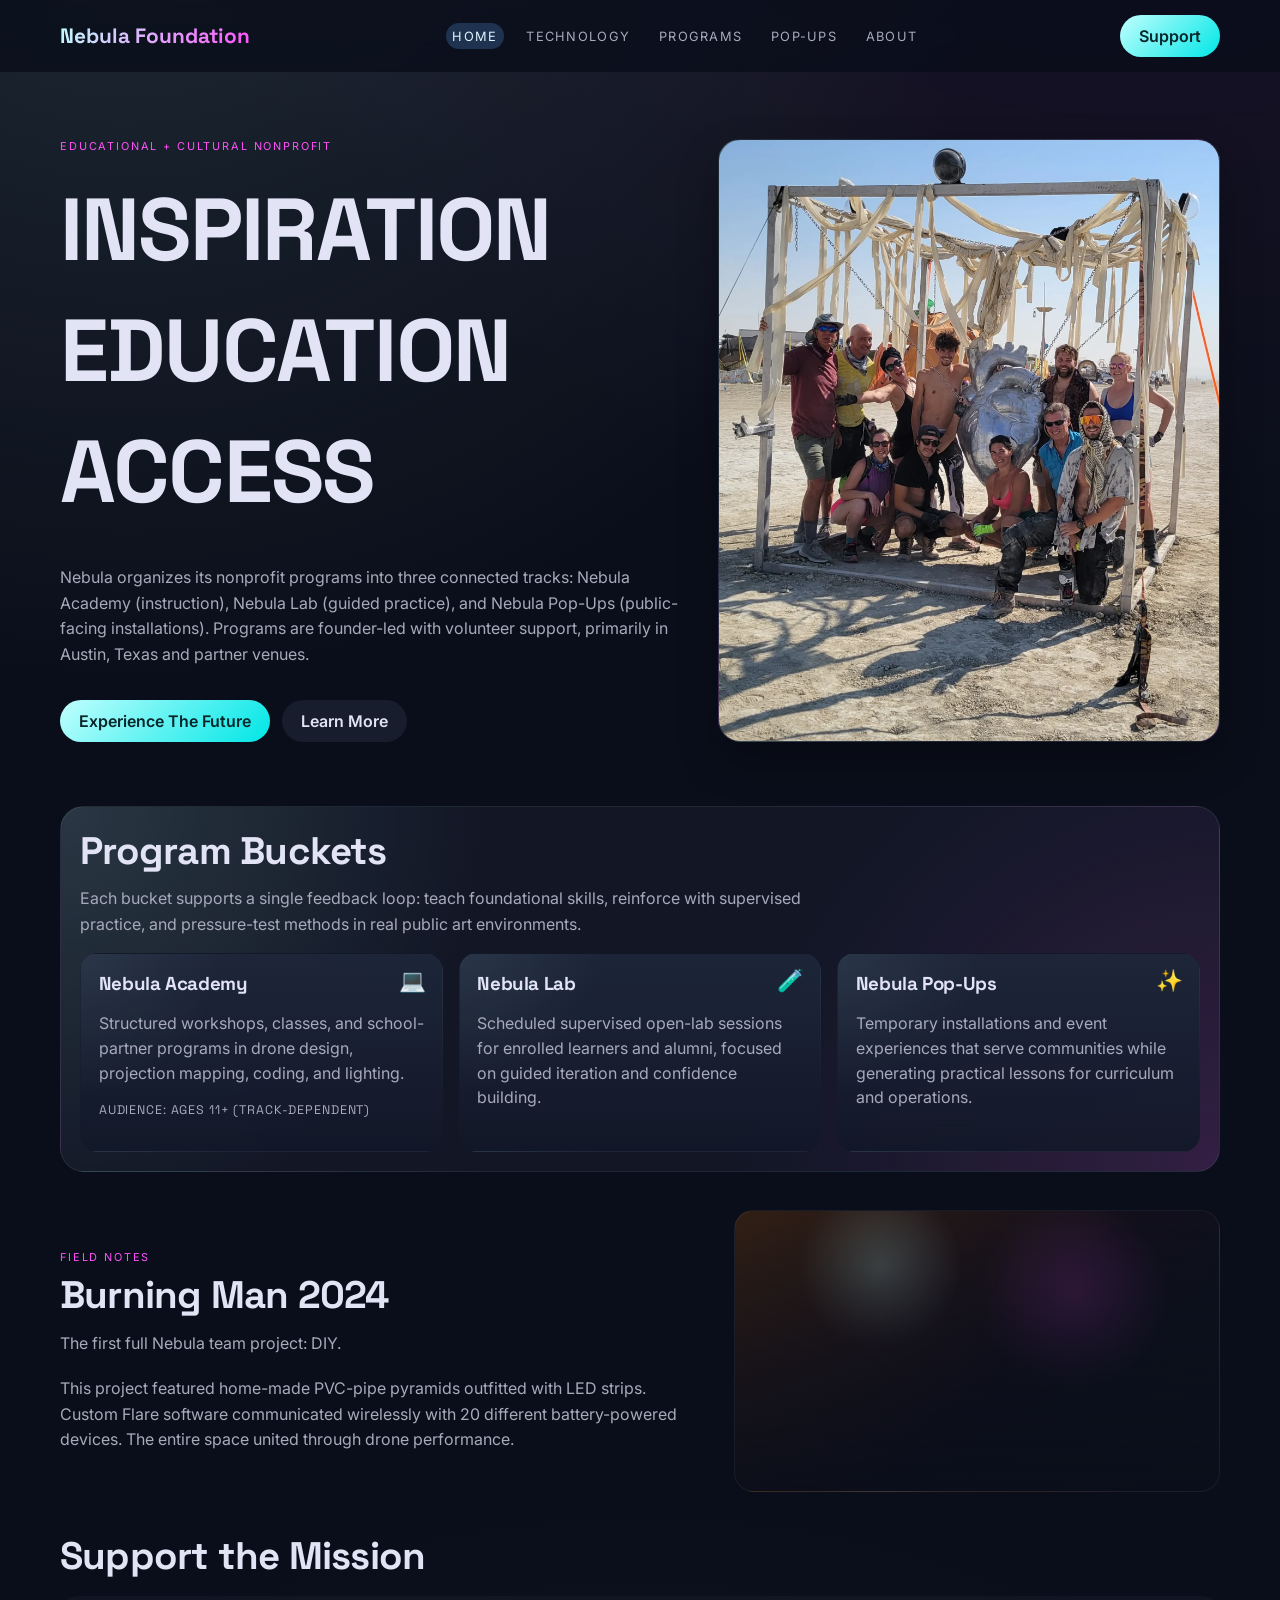
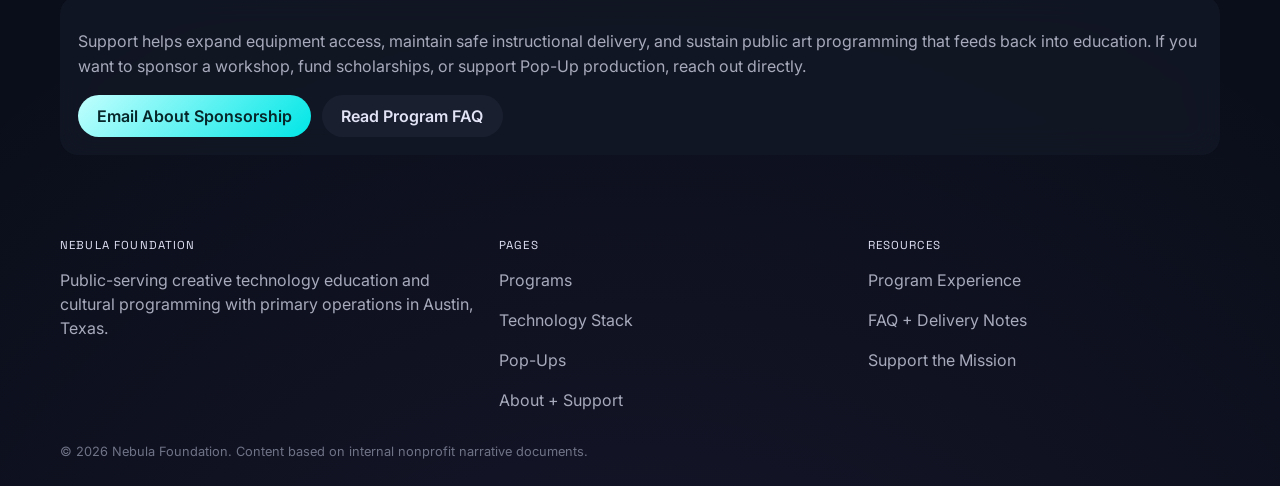
==== commit 060c2298: "Refine homepage, programs, and about content" ====
--- a/index.html
+++ b/index.html
@@ -104,7 +104,7 @@
             This project featured home-made PVC-pipe pyramids outfitted with LED strips.
           </p>
           <p class="section-intro">
-            Custom Flare software communicated wirelessly with 20 different battery-powered devices wirelessly. The entire space accented with drones...
+            Custom Flare software communicated wirelessly with 20 different battery-powered devices. The entire space united through drone performance.
           </p>
         </div>
         <div class="featured-video-embed">
--- a/site.css
+++ b/site.css
@@ -360,8 +360,10 @@
 }
 
 .popups-video-shell {
-  width: 100%;
-  border-radius: 26px;
+  width: min(100vw - 2.5rem, 1400px);
+  margin-left: calc(50% - min(100vw - 2.5rem, 1400px) / 2);
+  margin-right: calc(50% - min(100vw - 2.5rem, 1400px) / 2);
+  border-radius: 30px;
   overflow: hidden;
   border: 1px solid rgba(193, 255, 254, 0.08);
   background:
@@ -374,8 +376,8 @@
 .popups-video-shell iframe {
   display: block;
   width: 100%;
-  aspect-ratio: 16 / 9;
-  min-height: 420px;
+  aspect-ratio: 16 / 6.8;
+  min-height: 780px;
   border: 0;
 }
 
@@ -694,14 +696,15 @@
   transform: translateY(-2px);
 }
 
-.program-overview .stat {
-  font-family: "Space Grotesk", sans-serif;
-  font-size: clamp(1.5rem, 3.3vw, 2.4rem);
-  font-weight: 700;
-  letter-spacing: -0.02em;
-  text-transform: none;
-  margin: 0 0 0.7rem;
-  color: var(--text);
+.program-overview .card .stat {
+  font-family: "Inter", sans-serif;
+  font-size: 0.68rem;
+  text-transform: uppercase;
+  letter-spacing: 0.17em;
+  color: var(--secondary);
+  margin: 0 0 0.9rem;
+  display: inline-block;
+  line-height: 1;
 }
 
 .program-overview h2 {
@@ -710,6 +713,12 @@
   letter-spacing: 0.07em;
   text-transform: uppercase;
   margin: 0 0 0.85rem;
+}
+
+.program-overview-stack .card {
+  background:
+    radial-gradient(circle at top left, rgba(193, 255, 254, 0.08), transparent 34%),
+    linear-gradient(180deg, rgba(30, 38, 58, 0.96), rgba(18, 24, 40, 0.92));
 }
 
 .programs-top {
@@ -844,7 +853,7 @@
   }
 
   .popups-video-shell iframe {
-    min-height: 240px;
+    min-height: 440px;
   }
 
   .links {
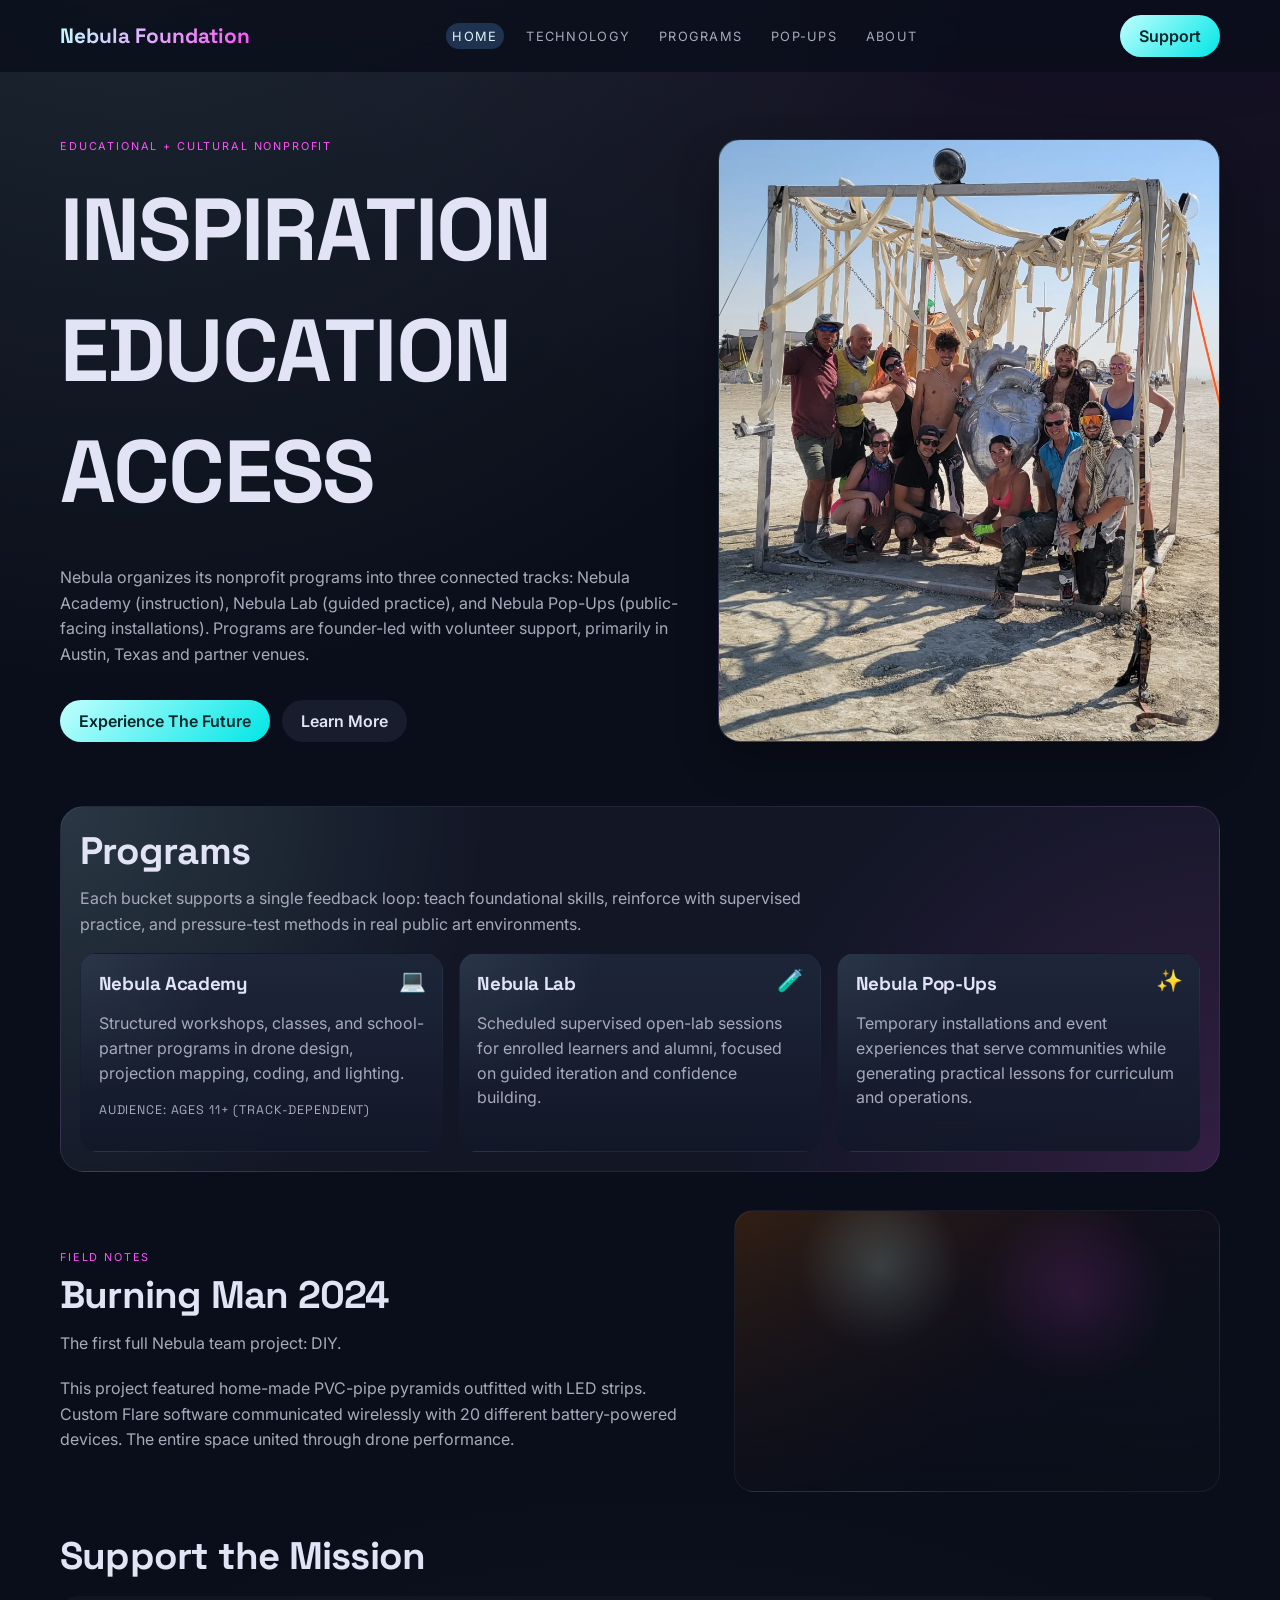
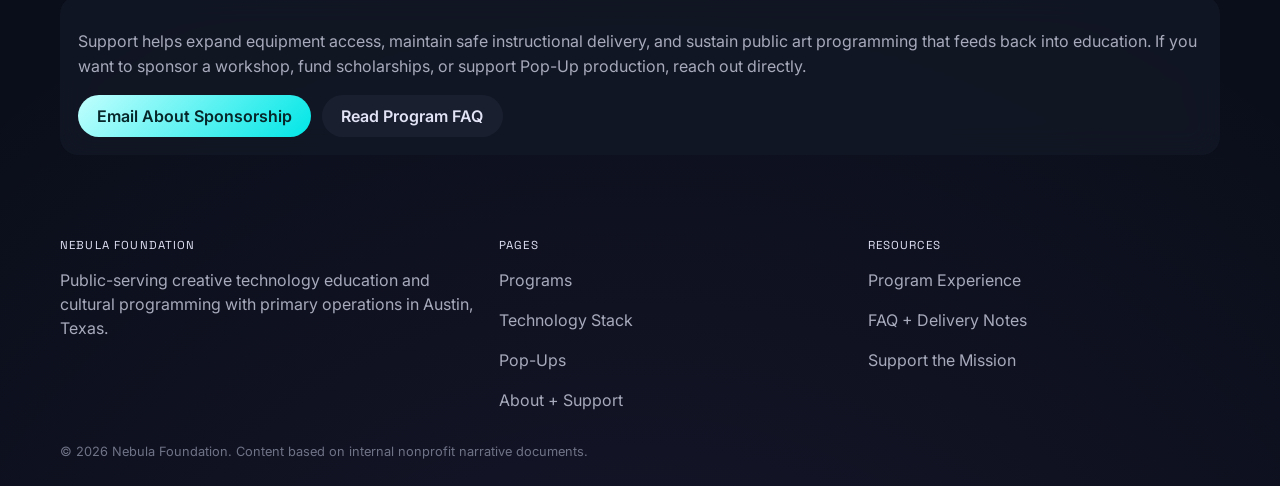
==== commit 714a77ec: "Rename homepage programs section" ====
--- a/index.html
+++ b/index.html
@@ -59,7 +59,7 @@
 
     <section class="section">
       <div class="featured-video-card program-buckets-shell">
-        <h2>Program Buckets</h2>
+        <h2>Programs</h2>
         <p class="section-intro">
           Each bucket supports a single feedback loop: teach foundational skills, reinforce with supervised practice,
           and pressure-test methods in real public art environments.
